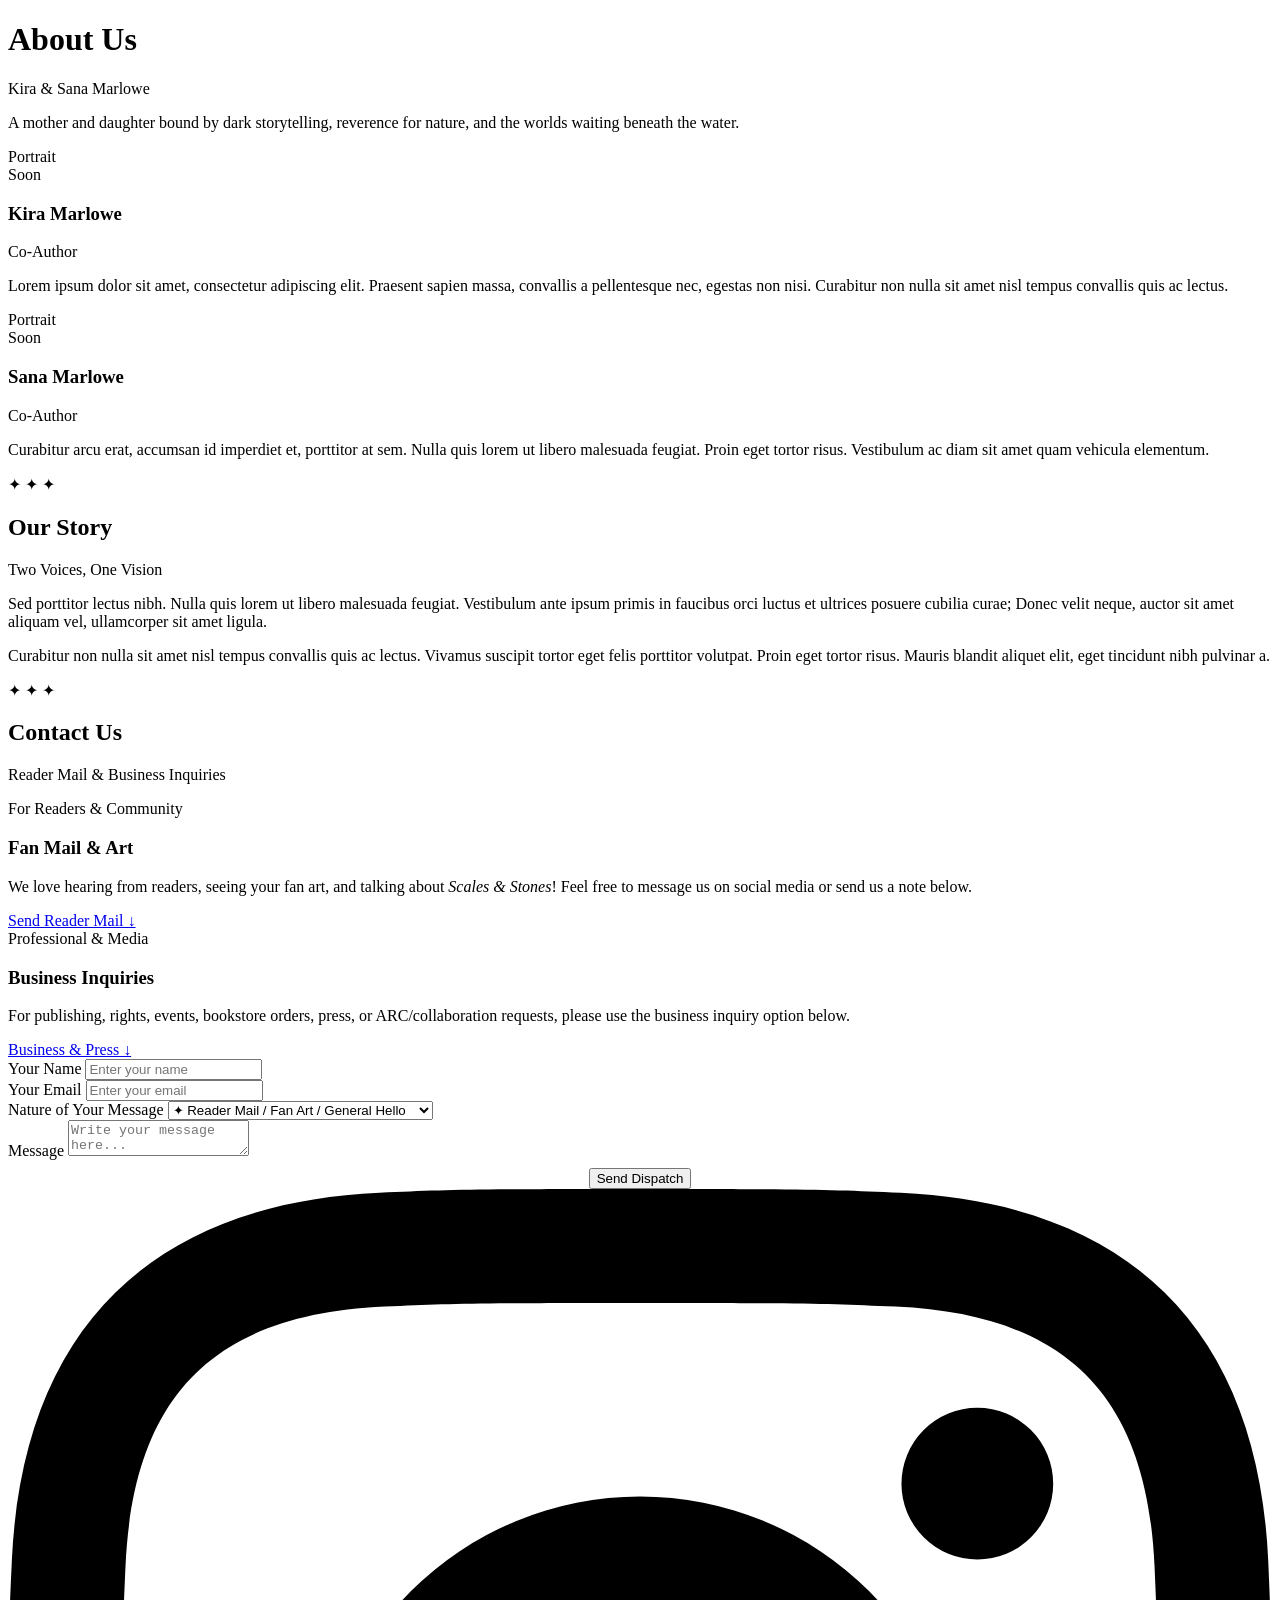
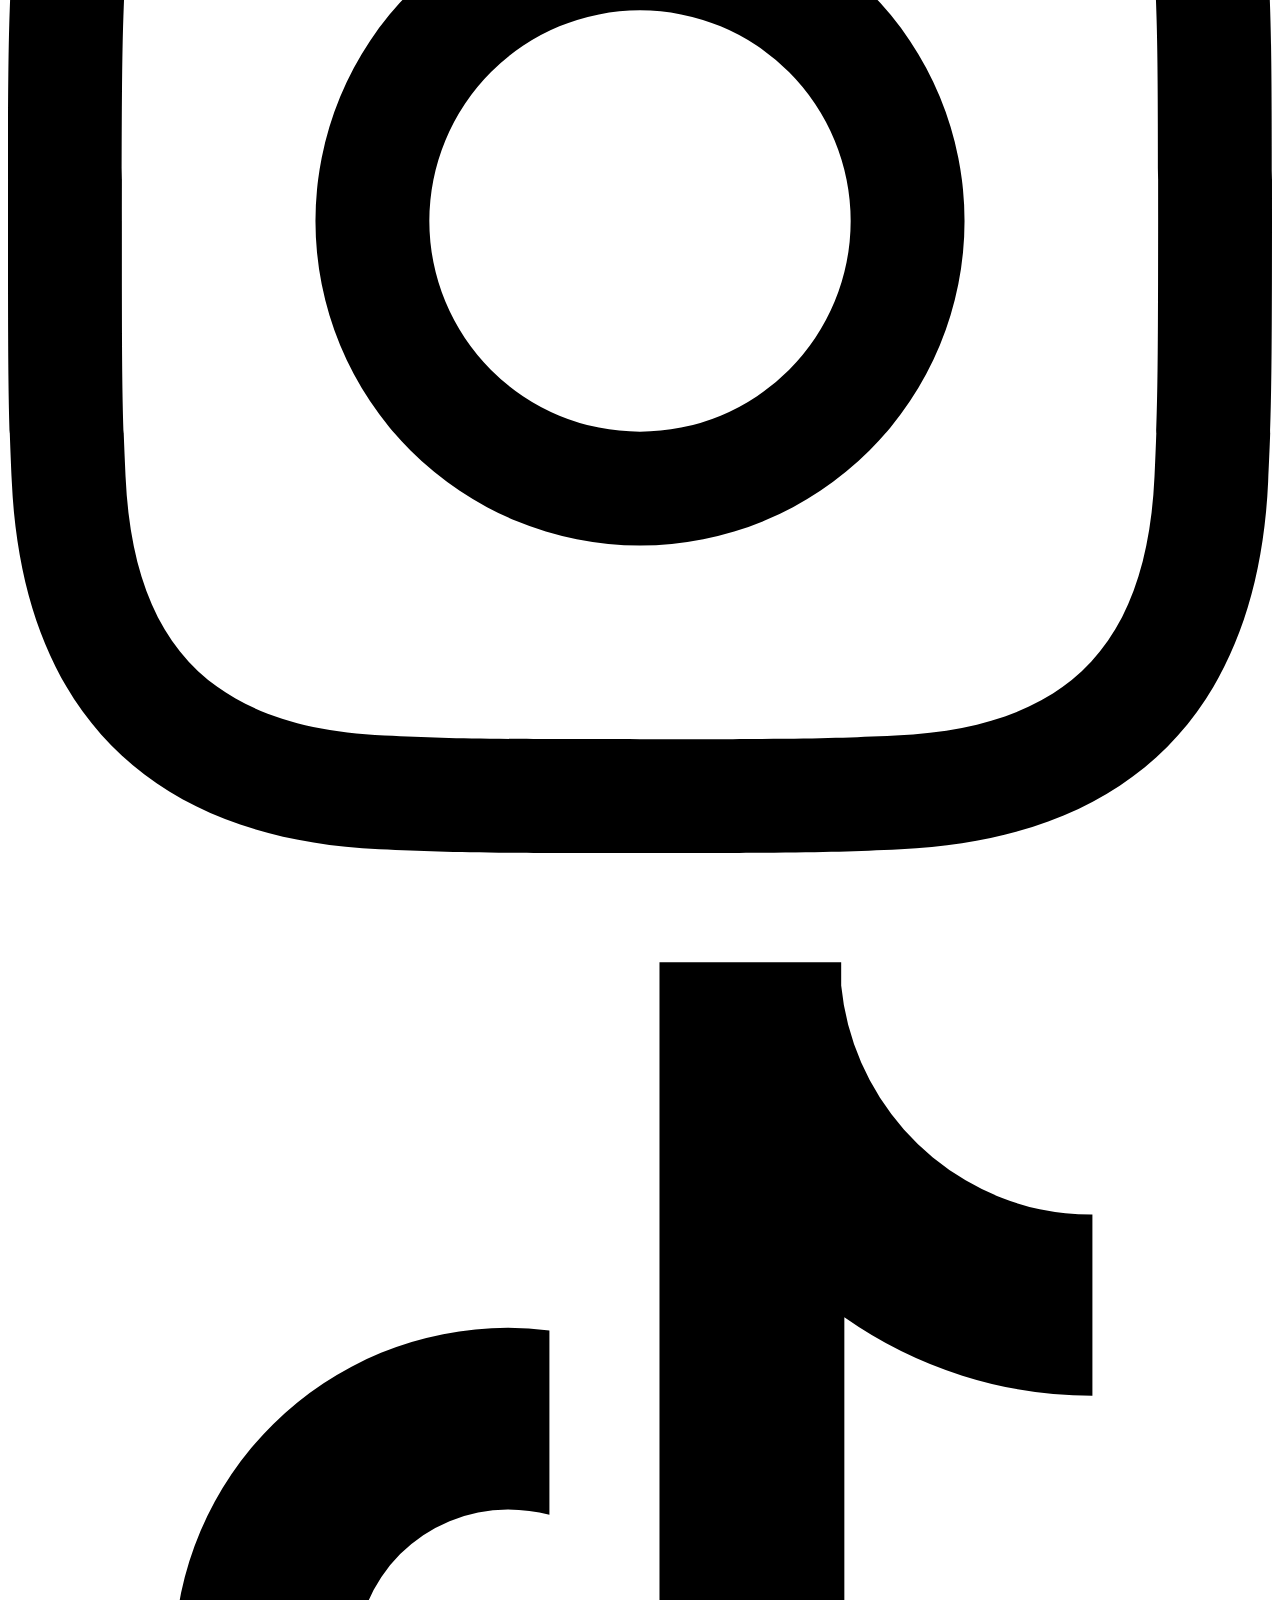
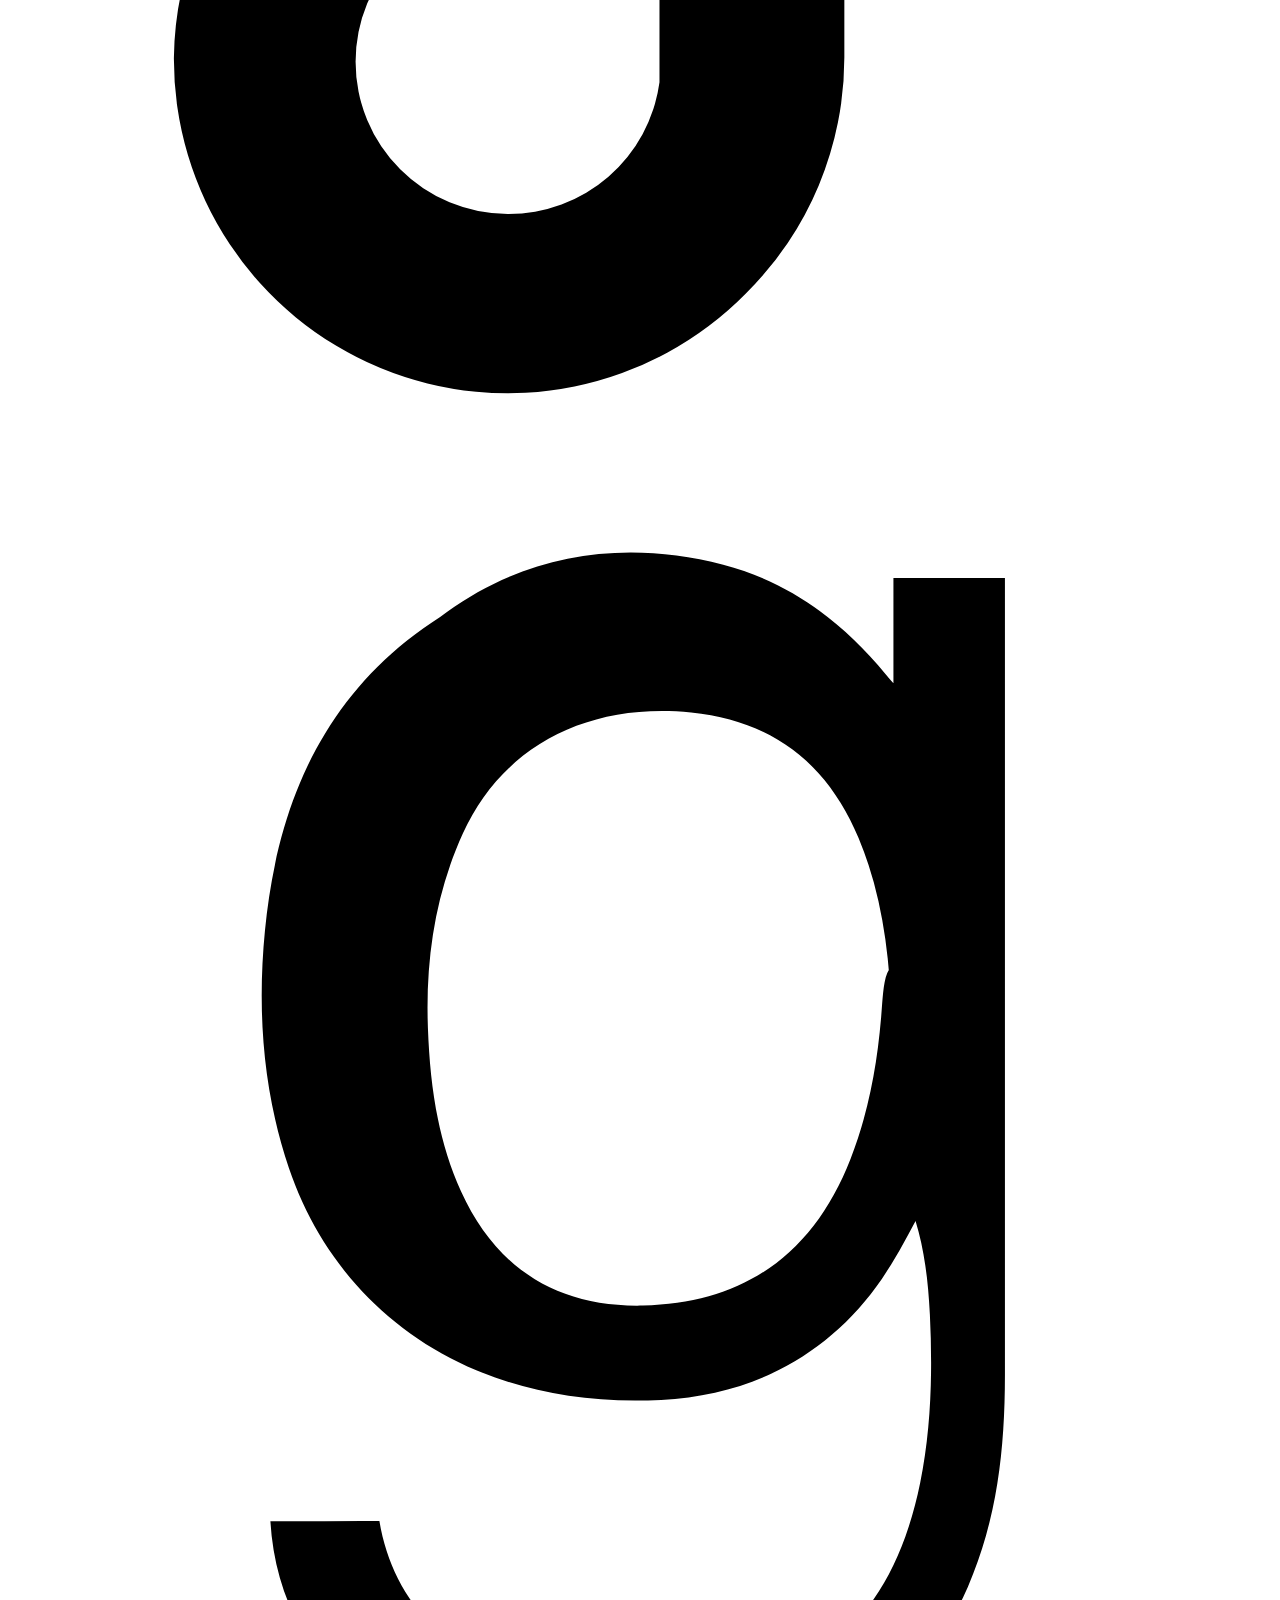
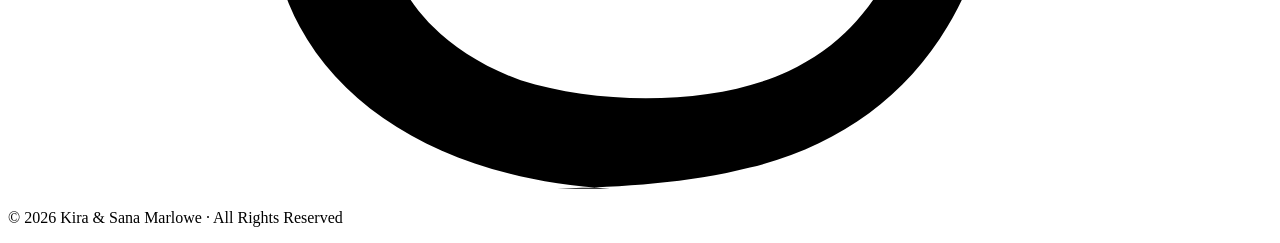
==== about.html @ 7ebd04bf "Add files via upload" ====
<!DOCTYPE html>
<html lang="en">
<head>
  <meta charset="UTF-8">
  <meta name="viewport" content="width=device-width, initial-scale=1.0">
  <title>About Us — Kira &amp; Sana Marlowe</title>
  <meta name="description" content="Meet Kira & Sana Marlowe, the mother-daughter writing duo behind Scales & Stones.">
  <link rel="stylesheet" href="css/style.css">
</head>
<body>

  <div class="viewport-frame" aria-hidden="true"></div>

  <main class="page-shell">

    <header class="hero-header">
      <h1 class="giant-blackletter">About Us</h1>
      <p class="hero-kicker">Kira &amp; Sana Marlowe</p>
      <p class="hero-prologue-text">
        A mother and daughter bound by dark storytelling, reverence for nature, and the worlds waiting beneath the water.
      </p>
    </header>

    <div class="editorial-column">
      <div class="authors-grid">
        <div class="author-panel">
          <div class="author-portrait">Portrait<br>Soon</div>
          <h3>Kira Marlowe</h3>
          <div class="role">Co-Author</div>
          <p>
            Lorem ipsum dolor sit amet, consectetur adipiscing elit. Praesent sapien massa, convallis a pellentesque nec, egestas non nisi. Curabitur non nulla sit amet nisl tempus convallis quis ac lectus.
          </p>
        </div>

        <div class="author-panel">
          <div class="author-portrait">Portrait<br>Soon</div>
          <h3>Sana Marlowe</h3>
          <div class="role">Co-Author</div>
          <p>
            Curabitur arcu erat, accumsan id imperdiet et, porttitor at sem. Nulla quis lorem ut libero malesuada feugiat. Proin eget tortor risus. Vestibulum ac diam sit amet quam vehicula elementum.
          </p>
        </div>
      </div>

      <div class="section-ornament" aria-hidden="true">✦ ✦ ✦</div>

      <h2 class="section-title">Our Story</h2>
      <p class="section-kicker">Two Voices, One Vision</p>

      <p>
        Sed porttitor lectus nibh. Nulla quis lorem ut libero malesuada feugiat. Vestibulum ante ipsum primis in faucibus orci luctus et ultrices posuere cubilia curae; Donec velit neque, auctor sit amet aliquam vel, ullamcorper sit amet ligula.
      </p>
      <p>
        Curabitur non nulla sit amet nisl tempus convallis quis ac lectus. Vivamus suscipit tortor eget felis porttitor volutpat. Proin eget tortor risus. Mauris blandit aliquet elit, eget tincidunt nibh pulvinar a.
      </p>

      <!-- CONTACT SECTION (Split: Reader Mail vs. Business Inquiries) -->
      <div class="section-ornament" id="contact" aria-hidden="true">✦ ✦ ✦</div>

      <h2 class="section-title">Contact Us</h2>
      <p class="section-kicker">Reader Mail &amp; Business Inquiries</p>

      <div class="contact-split">
        <!-- Reader Mail Box -->
        <div class="contact-card">
          <div class="contact-tag">For Readers &amp; Community</div>
          <h3>Fan Mail &amp; Art</h3>
          <p>
            We love hearing from readers, seeing your fan art, and talking about <em>Scales &amp; Stones</em>! Feel free to message us on social media or send us a note below.
          </p>
          <a href="#contact-form" class="contact-email-link" data-select-inquiry="reader">Send Reader Mail &darr;</a>
        </div>

        <!-- Business Inquiries Box -->
        <div class="contact-card">
          <div class="contact-tag">Professional &amp; Media</div>
          <h3>Business Inquiries</h3>
          <p>
            For publishing, rights, events, bookstore orders, press, or ARC/collaboration requests, please use the business inquiry option below.
          </p>
          <a href="#contact-form" class="contact-email-link" data-select-inquiry="business">Business &amp; Press &darr;</a>
        </div>
      </div>

      <!-- Gothic Contact Form with Category Sorter -->
      <form class="gothic-form" id="contact-form" onsubmit="event.preventDefault(); alert('Thank you! Your message has been prepared.');">
        <div class="form-row">
          <div class="form-group">
            <label for="sender-name">Your Name</label>
            <input type="text" id="sender-name" class="form-control" placeholder="Enter your name" required>
          </div>
          <div class="form-group">
            <label for="sender-email">Your Email</label>
            <input type="email" id="sender-email" class="form-control" placeholder="Enter your email" required>
          </div>
        </div>

        <div class="form-group">
          <label for="inquiry-type">Nature of Your Message</label>
          <select id="inquiry-type" class="form-control" required>
            <option value="reader">✦ Reader Mail / Fan Art / General Hello</option>
            <option value="business">✦ Business / Rights / Publishing / Events</option>
            <option value="press">✦ Press / ARC / Reviewer Inquiry</option>
          </select>
        </div>

        <div class="form-group">
          <label for="sender-message">Message</label>
          <textarea id="sender-message" class="form-control" placeholder="Write your message here..." required></textarea>
        </div>

        <div style="text-align: center; margin-top: 0.5rem;">
          <button type="submit" class="btn-gothic">Send Dispatch</button>
        </div>
      </form>
    </div>

    <footer class="site-footer">
      <div class="social-links">
        <a href="#" class="social-link" aria-label="Instagram">
          <svg viewBox="0 0 24 24"><path d="M12 2.163c3.204 0 3.584.012 4.85.07 3.252.148 4.771 1.691 4.919 4.919.058 1.265.069 1.645.069 4.849 0 3.205-.012 3.584-.069 4.849-.149 3.225-1.664 4.771-4.919 4.919-1.266.058-1.644.07-4.85.07-3.204 0-3.584-.012-4.849-.07-3.26-.149-4.771-1.699-4.919-4.92-.058-1.265-.07-1.644-.07-4.849 0-3.204.013-3.583.07-4.849.149-3.227 1.664-4.771 4.919-4.919 1.266-.057 1.645-.069 4.849-.069zM12 0C8.741 0 8.333.014 7.053.072 2.695.272.273 2.69.073 7.052.014 8.333 0 8.741 0 12c0 3.259.014 3.668.072 4.948.2 4.358 2.618 6.78 6.98 6.98C8.333 23.986 8.741 24 12 24c3.259 0 3.668-.014 4.948-.072 4.354-.2 6.782-2.618 6.979-6.98.059-1.28.073-1.689.073-4.948 0-3.259-.014-3.667-.072-4.947-.196-4.354-2.617-6.78-6.979-6.98C15.668.014 15.259 0 12 0zm0 5.838a6.162 6.162 0 100 12.324 6.162 6.162 0 000-12.324zM12 16a4 4 0 110-8 4 4 0 010 8zm6.406-11.845a1.44 1.44 0 100 2.881 1.44 1.44 0 000-2.881z"/></svg>
        </a>
        <a href="#" class="social-link" aria-label="TikTok">
          <svg viewBox="0 0 24 24"><path d="M19.59 6.69a4.83 4.83 0 01-3.77-4.25V2h-3.45v13.67a2.89 2.89 0 01-2.88 2.5 2.89 2.89 0 01-2.89-2.89 2.89 2.89 0 012.89-2.89c.28 0 .54.04.79.1v-3.5a6.37 6.37 0 00-.79-.05A6.34 6.34 0 003.15 15.2a6.34 6.34 0 0010.86 4.48 6.3 6.3 0 001.87-4.49V8.74a8.18 8.18 0 004.71 1.49V6.79a4.84 4.84 0 01-1-.1z"/></svg>
        </a>
        <a href="#" class="social-link" aria-label="Goodreads">
          <svg viewBox="0 0 24 24"><path d="M11.43 23.995c-3.608-.208-6.274-2.077-6.448-5.078.695.007 1.375-.013 2.07-.006.224 1.342 1.065 2.43 2.683 3.026 1.583.496 3.737.46 5.082-.174 1.351-.636 2.145-1.822 2.503-3.577.212-1.039.236-2.127.184-3.197-.031-.644-.104-1.218-.272-1.772-.2.376-.4.748-.637 1.096-.96 1.398-2.394 2.205-4.193 2.299-3.673.19-6.164-1.741-7.067-4.399-.492-1.45-.607-2.975-.456-4.515.247-2.524 1.196-4.588 3.326-5.95C9.721.587 11.597.24 13.58.755c1.27.33 2.263 1.084 3.088 2.082.037.045.075.088.144.17V1.005h2.117v15.146c0 1.395-.148 2.737-.702 4.008-.8 1.836-2.24 2.97-4.14 3.435-1.18.3-2.395.37-3.655.4zM16.78 9.377c-.04-1.218-.18-2.36-.63-3.434-.588-1.408-1.63-2.228-3.18-2.383-1.975-.197-3.582.646-4.334 2.298-.534 1.175-.71 2.42-.663 3.693.04 1.072.183 2.121.63 3.104.666 1.467 1.835 2.202 3.453 2.166 1.932-.042 3.243-.992 3.943-2.79.37-.95.533-1.943.6-2.962.024-.24.04-.566.18-.692z"/></svg>
        </a>
      </div>
      <p class="footer-copy">&copy; 2026 Kira &amp; Sana Marlowe &middot; All Rights Reserved</p>
    </footer>

  </main>

  <script src="js/main.js"></script>
  <script>
    document.addEventListener('DOMContentLoaded', () => {
      const inquirySelect = document.getElementById('inquiry-type');
      const formEl = document.getElementById('contact-form');

      document.querySelectorAll('[data-select-inquiry]').forEach(link => {
        link.addEventListener('click', (e) => {
          e.preventDefault();
          const type = link.getAttribute('data-select-inquiry');
          if (inquirySelect) {
            inquirySelect.value = type;
            inquirySelect.classList.add('flash-highlight');
            setTimeout(() => inquirySelect.classList.remove('flash-highlight'), 1400);
          }
          if (formEl) {
            formEl.scrollIntoView({ behavior: 'smooth', block: 'center' });
          }
        });
      });
    });
  </script>
</body>
</html>
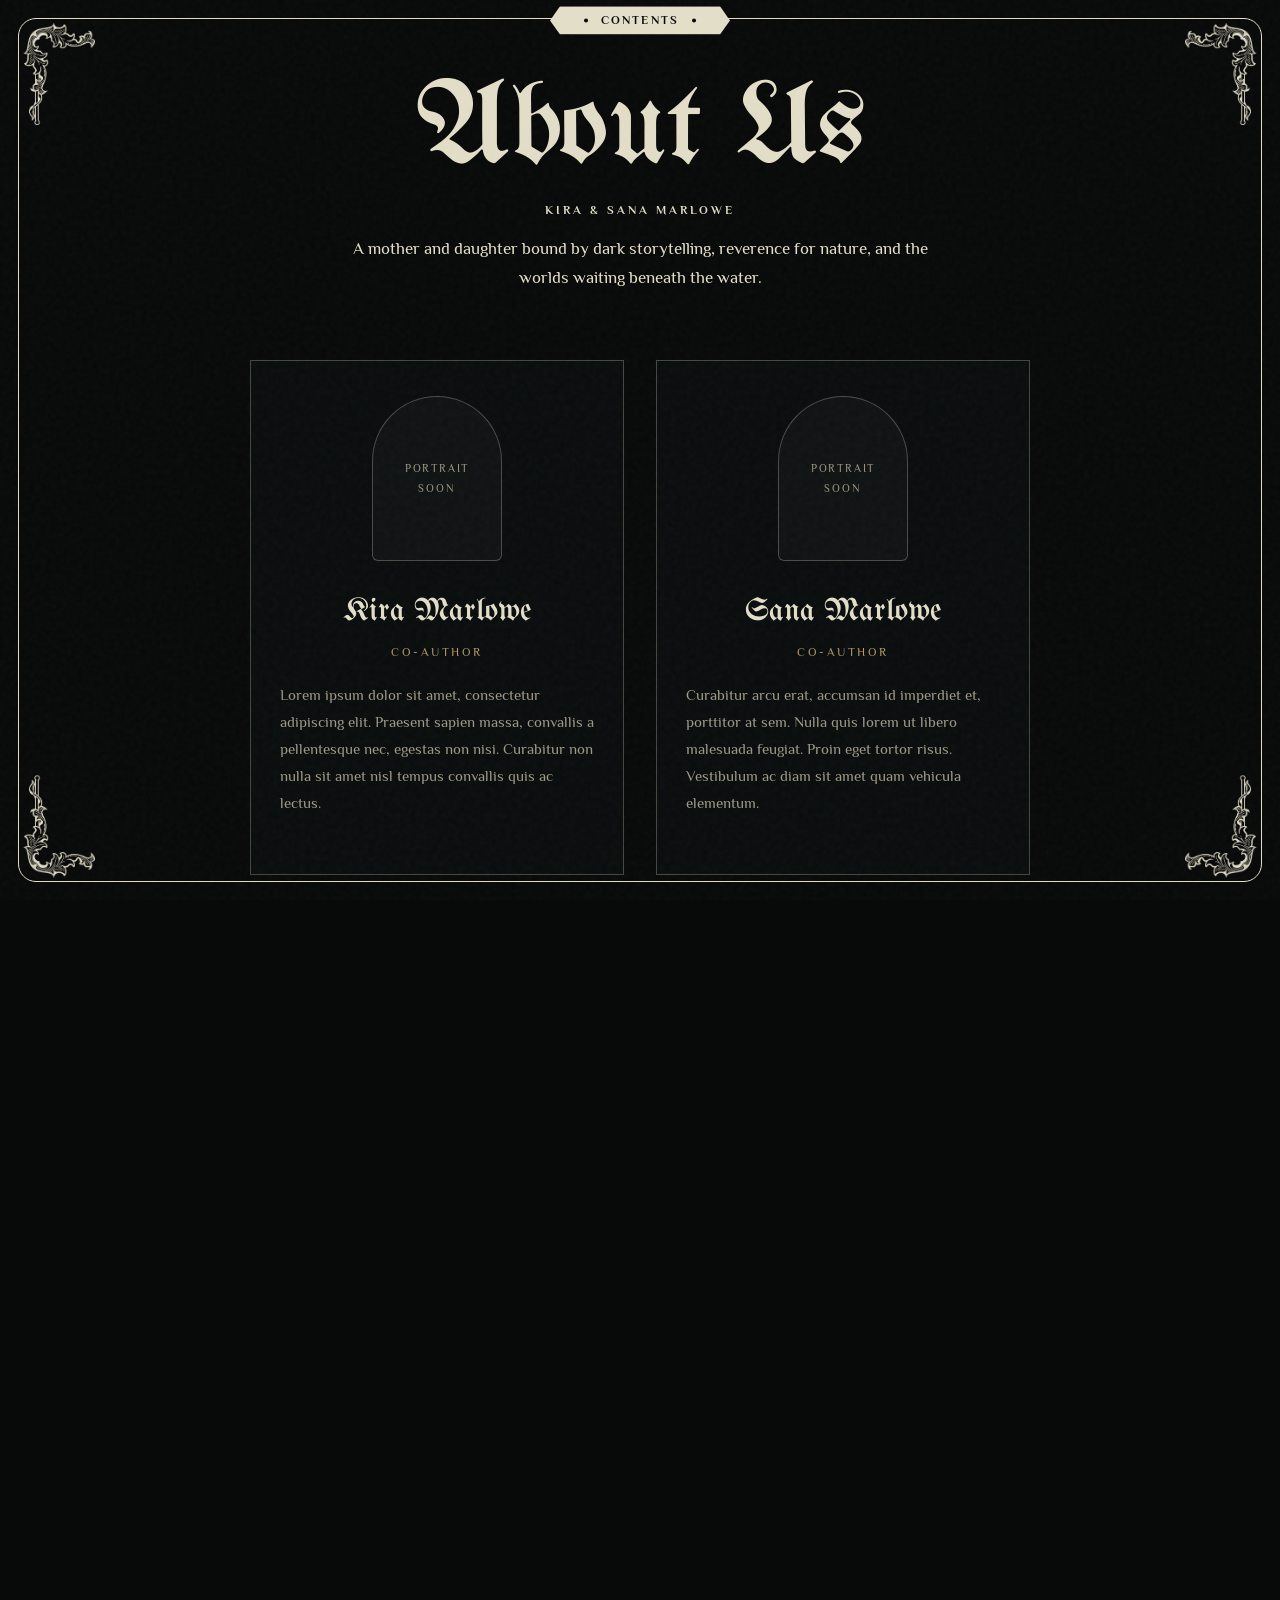
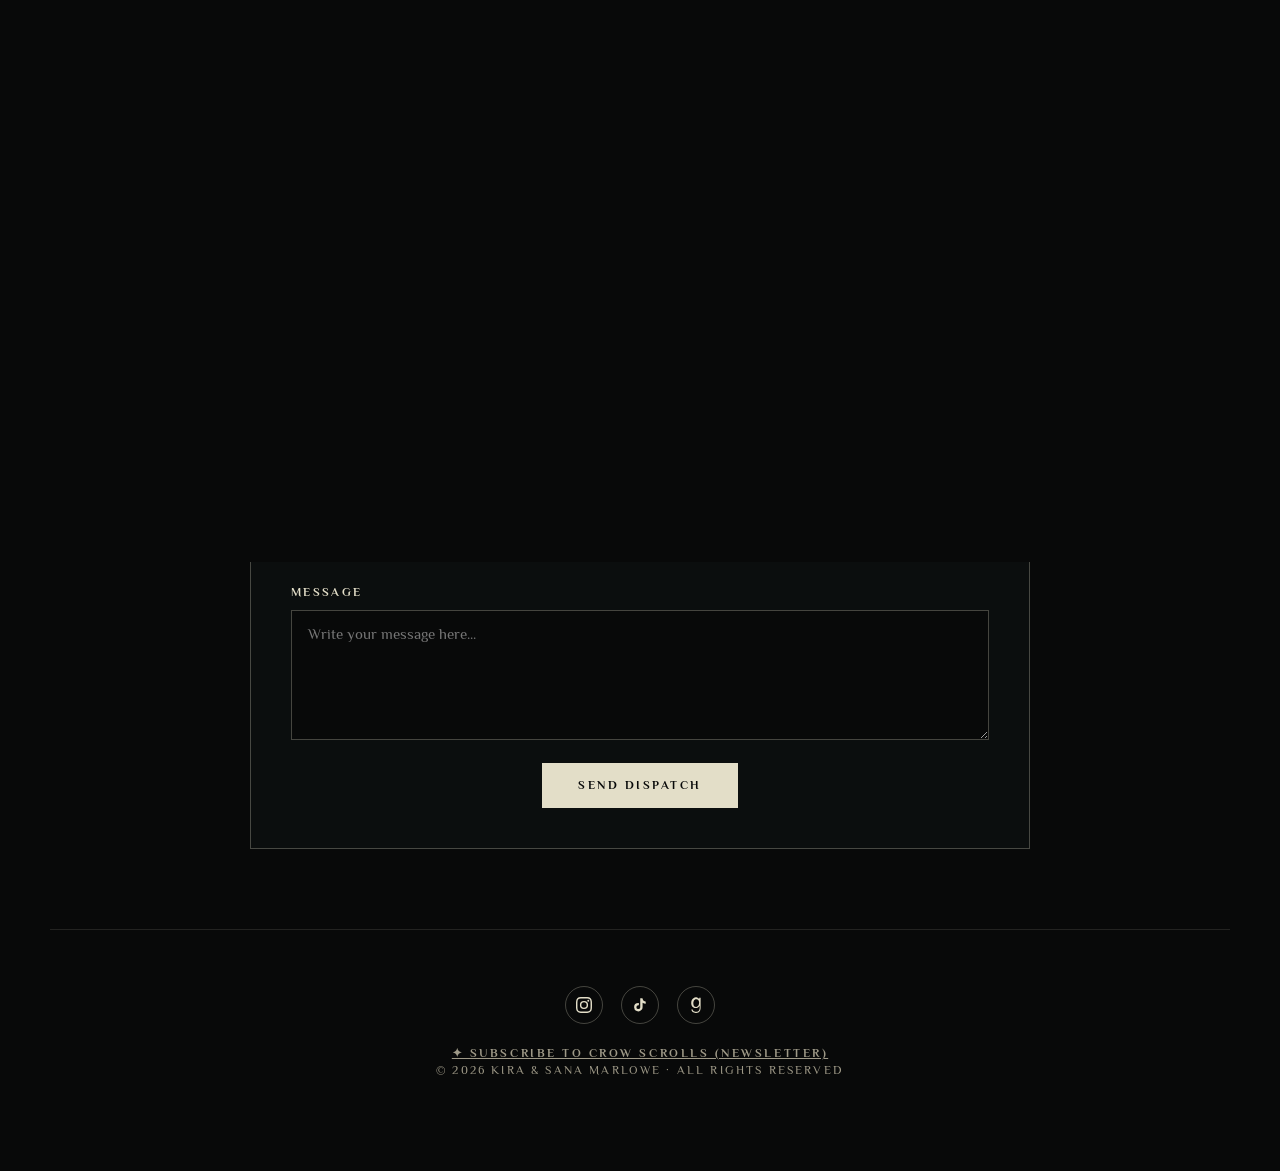
==== commit f37c8a2f: "Add files via upload" ====
--- a/about.html
+++ b/about.html
@@ -5,7 +5,7 @@
   <meta name="viewport" content="width=device-width, initial-scale=1.0">
   <title>About Us — Kira &amp; Sana Marlowe</title>
   <meta name="description" content="Meet Kira & Sana Marlowe, the mother-daughter writing duo behind Scales & Stones.">
-  <link rel="stylesheet" href="css/style.css">
+  <link rel="stylesheet" href="style.css">
 </head>
 <body>
 
@@ -132,7 +132,7 @@
 
   </main>
 
-  <script src="js/main.js"></script>
+  <script src="main.js"></script>
   <script>
     document.addEventListener('DOMContentLoaded', () => {
       const inquirySelect = document.getElementById('inquiry-type');
--- a/style.css
+++ b/style.css
@@ -0,0 +1,2315 @@
+/* ==========================================================================
+   Scales & Stones — Kira & Sana Marlowe
+   Inspired by Rituals for Good: Ink-Black, Warm Parchment, Full-Viewport
+   Botanical Frame & Inverted Parchment Table of Contents Overlay
+   ========================================================================== */
+
+@import url('https://fonts.googleapis.com/css2?family=Philosopher:ital,wght@0,400;0,700;1,400;1,700&family=UnifrakturMaguntia&display=swap');
+
+:root {
+  --ink: #080909;
+  --ink-soft: #101313;
+  --ink-card: #0D1111;
+  --parchment: #E3DEC8;
+  --parchment-bright: #EFEBD9;
+  --parchment-muted: #9E9987;
+  --parchment-dim: rgba(227, 222, 200, 0.28);
+  --parchment-faint: rgba(227, 222, 200, 0.12);
+  --abyss-teal: #172625;
+  --gold-accent: #B89B67;
+
+  --toc-bg: #E3DEC8;
+  --toc-ink: #0A0A0A;
+  --toc-muted: #6E6A5C;
+
+  --font-title: 'UnifrakturMaguntia', cursive;
+  --font-body: 'Philosopher', serif;
+
+  --frame-inset: 18px;
+  --frame-radius: 18px;
+}
+
+/* ─── Reset & Base ─── */
+*, *::before, *::after {
+  margin: 0;
+  padding: 0;
+  box-sizing: border-box;
+}
+
+html {
+  scroll-behavior: smooth;
+}
+
+body {
+  background-color: var(--ink);
+  color: var(--parchment);
+  font-family: var(--font-body);
+  font-size: 18px;
+  line-height: 1.75;
+  min-height: 100vh;
+  overflow-x: hidden;
+  -webkit-font-smoothing: antialiased;
+  position: relative;
+}
+
+/* Subtle vintage paper/film grain overlay */
+body::before {
+  content: '';
+  position: fixed;
+  inset: 0;
+  pointer-events: none;
+  z-index: 999;
+  opacity: 0.035;
+  background-image: url("data:image/svg+xml,%3Csvg viewBox='0 0 200 200' xmlns='http://www.w3.org/2000/svg'%3E%3Cfilter id='noise'%3E%3CfeTurbulence type='fractalNoise' baseFrequency='0.85' numOctaves='3' stitchTiles='stitch'/%3E%3C/filter%3E%3Crect width='100%25' height='100%25' filter='url(%23noise)'/%3E%3C/svg%3E");
+}
+
+body.toc-open {
+  overflow: hidden;
+}
+
+img {
+  max-width: 100%;
+  height: auto;
+  display: block;
+}
+
+a {
+  color: var(--parchment);
+  text-decoration: none;
+  transition: color 0.25s ease, opacity 0.25s ease;
+}
+
+::selection {
+  background: var(--parchment);
+  color: var(--ink);
+}
+
+/* ─── Full-Viewport Gothic Botanical Frame ─── */
+.viewport-frame {
+  position: fixed;
+  inset: var(--frame-inset);
+  border: 1.5px solid var(--parchment);
+  border-radius: var(--frame-radius);
+  /* Masks 100% of anything outside the thin border & rounded corners */
+  box-shadow: 0 0 0 100vmax var(--ink);
+  pointer-events: none;
+  z-index: 900;
+  transition: border-color 0.4s ease, box-shadow 0.4s ease;
+}
+
+.botanical-corner {
+  position: absolute;
+  width: 72px;
+  height: auto;
+  pointer-events: none;
+}
+
+.botanical-corner .corner-img {
+  width: 100%;
+  height: auto;
+  display: block;
+}
+
+.botanical-corner .corner-dark {
+  display: none;
+}
+
+body.toc-open .botanical-corner .corner-light {
+  display: none;
+}
+
+body.toc-open .botanical-corner .corner-dark {
+  display: block;
+}
+
+.botanical-corner.tl {
+  top: 4px;
+  left: 4px;
+}
+
+.botanical-corner.tr {
+  top: 4px;
+  right: 4px;
+  transform: scaleX(-1);
+}
+
+.botanical-corner.bl {
+  bottom: 4px;
+  left: 4px;
+  transform: scaleY(-1);
+}
+
+.botanical-corner.br {
+  bottom: 4px;
+  right: 4px;
+  transform: scale(-1, -1);
+}
+
+/* ─── Top Centered "CONTENTS" / "CLOSE" Hexagonal Button ─── */
+.contents-pill-wrap {
+  position: fixed;
+  top: var(--frame-inset);
+  left: 50%;
+  transform: translate(-50%, -50%);
+  z-index: 1100;
+}
+
+.contents-pill {
+  appearance: none;
+  border: none;
+  background: var(--parchment);
+  color: var(--ink);
+  font-family: var(--font-body);
+  font-size: 0.72rem;
+  font-weight: 700;
+  text-transform: uppercase;
+  letter-spacing: 0.18em;
+  padding: 0.48rem 2.1rem;
+  cursor: pointer;
+  display: inline-flex;
+  align-items: center;
+  gap: 0.85rem;
+  clip-path: polygon(
+    10px 0%,
+    calc(100% - 10px) 0%,
+    100% 50%,
+    calc(100% - 10px) 100%,
+    10px 100%,
+    0% 50%
+  );
+  transition: transform 0.25s ease, background-color 0.35s ease, color 0.35s ease;
+}
+
+.contents-pill:hover {
+  transform: scale(1.04);
+  background: var(--parchment-bright);
+}
+
+.contents-pill .pill-dot {
+  width: 4px;
+  height: 4px;
+  border-radius: 50%;
+  background: currentColor;
+  display: inline-block;
+}
+
+/* Inverted state when Contents Overlay is open */
+body.toc-open .viewport-frame {
+  border-color: var(--toc-ink);
+  box-shadow: 0 0 0 100vmax var(--toc-bg);
+  z-index: 1050;
+}
+
+body.toc-open .botanical-corner {
+  color: var(--toc-ink);
+}
+
+body.toc-open .contents-pill {
+  background: var(--toc-ink);
+  color: var(--toc-bg);
+}
+
+body.toc-open .contents-pill:hover {
+  background: #222;
+}
+
+/* ─── Full-Screen Inverted "CONTENTS" Overlay (Like Screenshot 2) ─── */
+.toc-overlay {
+  position: fixed;
+  inset: 0;
+  background: var(--toc-bg);
+  color: var(--toc-ink);
+  z-index: 1000;
+  display: flex;
+  flex-direction: column;
+  align-items: center;
+  justify-content: center;
+  padding: 4rem 2rem;
+  opacity: 0;
+  visibility: hidden;
+  transition: opacity 0.4s cubic-bezier(0.22, 1, 0.36, 1), visibility 0.4s ease;
+}
+
+body.toc-open .toc-overlay {
+  opacity: 1;
+  visibility: visible;
+}
+
+.toc-nav {
+  display: flex;
+  flex-direction: column;
+  align-items: center;
+  gap: 0.1rem;
+  text-align: center;
+}
+
+.toc-link {
+  font-family: var(--font-title);
+  font-size: clamp(2.6rem, 6.2vw, 4.7rem);
+  line-height: 1.08;
+  color: var(--toc-muted);
+  text-decoration: none;
+  padding: 0.05em 0.4em;
+  transition: color 0.25s ease, transform 0.25s ease;
+  letter-spacing: 0.01em;
+}
+
+.toc-link:hover,
+.toc-link.active {
+  color: var(--toc-ink);
+  transform: scale(1.03);
+}
+
+.toc-footer-note {
+  position: absolute;
+  bottom: calc(var(--frame-inset) + 14px);
+  left: 50%;
+  transform: translateX(-50%);
+  font-family: var(--font-body);
+  font-size: 0.68rem;
+  font-weight: 700;
+  letter-spacing: 0.16em;
+  text-transform: uppercase;
+  color: var(--toc-ink);
+  opacity: 0.85;
+}
+
+/* ─── Page Container Inside Frame ─── */
+.page-shell {
+  padding: calc(var(--frame-inset) + 3.5rem) calc(var(--frame-inset) + 2rem) calc(var(--frame-inset) + 3rem);
+  max-width: 1280px;
+  margin: 0 auto;
+  animation: pageFade 0.7s ease-out;
+}
+
+@keyframes pageFade {
+  from { opacity: 0; transform: translateY(8px); }
+  to   { opacity: 1; transform: translateY(0); }
+}
+
+/* ─── Hero Full-Viewport Centered Stage ─── */
+.hero-stage {
+  min-height: calc(100vh - (var(--frame-inset) * 2) - 5.5rem);
+  display: flex;
+  flex-direction: column;
+  justify-content: center;
+  align-items: center;
+  width: 100%;
+}
+
+/* ─── Giant Hero Title (Like "Return of the certified ones") ─── */
+.hero-header {
+  text-align: center;
+  padding: 0 0 0.8rem;
+  width: 100%;
+}
+
+.giant-blackletter {
+  font-family: var(--font-title);
+  font-size: clamp(3.6rem, 9.2vw, 7.6rem);
+  font-weight: 400;
+  color: var(--parchment);
+  line-height: 0.96;
+  letter-spacing: -0.01em;
+  margin-bottom: 0.8rem;
+  user-select: none;
+}
+
+.hero-etching {
+  width: 120px;
+  height: auto;
+  margin: 0 auto 1.2rem;
+  color: var(--parchment);
+  opacity: 0.85;
+}
+
+.hero-kicker {
+  font-family: var(--font-body);
+  font-size: 0.78rem;
+  font-weight: 700;
+  text-transform: uppercase;
+  letter-spacing: 0.24em;
+  color: var(--parchment);
+  margin-bottom: 0.8rem;
+}
+
+.hero-prologue-text {
+  max-width: 580px;
+  margin: 0 auto;
+  font-size: 1.08rem;
+  line-height: 1.65;
+  color: var(--parchment);
+}
+
+/* ─── Book Showcase & Selling Section on Hero Page ─── */
+.hero-book-showcase {
+  display: grid;
+  grid-template-columns: 245px minmax(0, 470px);
+  justify-content: center;
+  gap: 3rem;
+  align-items: center;
+  width: 100%;
+  max-width: 860px;
+  margin: 1rem auto 2.2rem;
+  padding: 2.6rem 3.2rem;
+  border: 1px solid var(--parchment-dim);
+  background: linear-gradient(145deg, rgba(23, 38, 37, 0.28) 0%, rgba(8, 9, 9, 0.85) 100%);
+  position: relative;
+}
+
+.hero-book-showcase::before {
+  content: '✦';
+  position: absolute;
+  top: -0.54em;
+  left: 50%;
+  transform: translateX(-50%);
+  background: transparent;
+  padding: 0;
+  color: var(--parchment);
+  font-size: 1.3rem;
+  line-height: 1;
+  text-shadow: 0 0 10px var(--ink), 0 0 4px var(--ink);
+}
+
+.showcase-cover-wrap {
+  position: relative;
+  margin: 0 auto;
+}
+
+.showcase-cover {
+  width: 100%;
+  max-width: 280px;
+  border: 1px solid var(--parchment-dim);
+  box-shadow: 0 20px 50px rgba(0, 0, 0, 0.85);
+  transition: transform 0.4s ease;
+}
+
+.showcase-cover-wrap:hover .showcase-cover {
+  transform: translateY(-4px);
+}
+
+.showcase-details .book-badge {
+  display: inline-block;
+  font-size: 0.72rem;
+  font-weight: 700;
+  text-transform: uppercase;
+  letter-spacing: 0.22em;
+  color: var(--gold-accent);
+  border-bottom: 1px solid rgba(184, 155, 103, 0.4);
+  padding-bottom: 0.25rem;
+  margin-bottom: 1rem;
+}
+
+.showcase-details h2 {
+  font-family: var(--font-title);
+  font-size: clamp(2.2rem, 4vw, 3.2rem);
+  font-weight: 400;
+  color: var(--parchment);
+  line-height: 1.1;
+  margin-bottom: 0.4rem;
+}
+
+.showcase-authors {
+  font-size: 0.85rem;
+  text-transform: uppercase;
+  letter-spacing: 0.2em;
+  color: var(--parchment-muted);
+  margin-bottom: 1.4rem;
+}
+
+.showcase-tagline {
+  font-size: 1.2rem;
+  font-style: italic;
+  color: var(--parchment-bright);
+  margin-bottom: 1.2rem;
+  padding-left: 1rem;
+  border-left: 2px solid var(--gold-accent);
+}
+
+.showcase-blurb {
+  font-size: 1rem;
+  color: var(--parchment-muted);
+  margin-bottom: 1.8rem;
+  line-height: 1.75;
+}
+
+.button-group {
+  display: flex;
+  flex-wrap: wrap;
+  gap: 1rem;
+  align-items: center;
+}
+
+.btn-gothic {
+  display: inline-flex;
+  align-items: center;
+  justify-content: center;
+  font-family: var(--font-body);
+  font-size: 0.78rem;
+  font-weight: 700;
+  text-transform: uppercase;
+  letter-spacing: 0.2em;
+  padding: 0.9rem 2.2rem;
+  white-space: nowrap;
+  background: var(--parchment);
+  color: var(--ink);
+  border: 1px solid var(--parchment);
+  cursor: pointer;
+  transition: all 0.25s ease;
+}
+
+.free-chapter-nudge {
+  margin-top: 1.1rem;
+  font-size: 0.88rem;
+  color: var(--parchment-muted);
+}
+
+.free-chapter-nudge a {
+  color: var(--gold-accent);
+  font-style: italic;
+  border-bottom: 1px solid rgba(184, 155, 103, 0.45);
+  padding-bottom: 0.1rem;
+  transition: color 0.25s ease, border-color 0.25s ease;
+}
+
+.free-chapter-nudge a:hover {
+  color: var(--parchment-bright);
+  border-color: var(--parchment-bright);
+}
+
+.btn-gothic:hover {
+  background: var(--parchment-bright);
+  color: var(--ink);
+  transform: translateY(-2px);
+}
+
+.btn-gothic.outline {
+  background: transparent;
+  color: var(--parchment);
+  border-color: var(--parchment-dim);
+}
+
+.btn-gothic.outline:hover {
+  border-color: var(--parchment);
+  background: rgba(227, 222, 200, 0.07);
+  color: var(--parchment-bright);
+}
+
+/* ─── Thin Rolling Review Banner (Marquee) ─── */
+.review-marquee-bar {
+  width: calc(100vw - (var(--frame-inset) * 2) - 4px);
+  margin: 0.5rem 0 1rem;
+  padding: 0.75rem 0;
+  border-top: 1px solid var(--parchment-dim);
+  border-bottom: 1px solid var(--parchment-dim);
+  background: rgba(23, 38, 37, 0.16);
+  overflow: hidden;
+  white-space: nowrap;
+  position: relative;
+}
+
+.review-marquee-track {
+  display: inline-flex;
+  align-items: center;
+  gap: 0;
+  animation: marqueeRoll 38s linear infinite;
+}
+
+.review-marquee-bar:hover .review-marquee-track {
+  animation-play-state: paused;
+}
+
+.marquee-item {
+  display: inline-flex;
+  align-items: center;
+  gap: 0.75rem;
+  font-size: 0.88rem;
+  letter-spacing: 0.05em;
+  color: var(--parchment);
+}
+
+.marquee-item em {
+  font-style: italic;
+  color: var(--parchment-bright);
+}
+
+.marquee-item .reviewer {
+  font-size: 0.74rem;
+  text-transform: uppercase;
+  letter-spacing: 0.18em;
+  color: var(--gold-accent);
+}
+
+.marquee-star {
+  color: var(--gold-accent);
+  font-size: 1.1rem;
+  margin: 0 2.4rem;
+  display: inline-flex;
+  align-items: center;
+  justify-content: center;
+  line-height: 1;
+}
+
+@keyframes marqueeRoll {
+  0%   { transform: translateX(0); }
+  100% { transform: translateX(-50%); }
+}
+
+/* ─── Editorial Content Container (Inner Pages & Below Hero) ─── */
+.editorial-column {
+  max-width: 780px;
+  margin: 0 auto;
+  padding: 1rem 0 2rem;
+}
+
+.section-ornament {
+  text-align: center;
+  margin: 3rem 0;
+  color: var(--parchment-dim);
+  font-size: 0.85rem;
+  letter-spacing: 0.6em;
+  position: relative;
+}
+
+.section-ornament::before,
+.section-ornament::after {
+  content: '';
+  position: absolute;
+  top: 50%;
+  width: 32%;
+  height: 1px;
+  background: var(--parchment-faint);
+}
+
+.section-ornament::before { left: 5%; }
+.section-ornament::after  { right: 5%; }
+
+.section-title {
+  font-family: var(--font-title);
+  font-size: clamp(2.2rem, 4.5vw, 3.4rem);
+  font-weight: 400;
+  color: var(--parchment);
+  text-align: center;
+  margin-bottom: 0.4rem;
+}
+
+.section-kicker {
+  font-size: 0.76rem;
+  font-weight: 700;
+  text-transform: uppercase;
+  letter-spacing: 0.24em;
+  color: var(--gold-accent);
+  text-align: center;
+  margin-bottom: 2rem;
+}
+
+.editorial-column p {
+  margin-bottom: 1.4rem;
+  color: var(--parchment);
+  font-size: 1.05rem;
+}
+
+.editorial-column p.lead {
+  font-size: 1.22rem;
+  font-style: italic;
+  text-align: center;
+  color: var(--parchment-bright);
+  max-width: 640px;
+  margin: 0 auto 2.2rem;
+}
+
+blockquote.gothic-quote {
+  margin: 2.2rem 0;
+  padding: 1.5rem 2rem;
+  border-left: 2px solid var(--parchment);
+  background: rgba(227, 222, 200, 0.03);
+  font-style: italic;
+  color: var(--parchment-bright);
+}
+
+blockquote.gothic-quote cite {
+  display: block;
+  margin-top: 0.6rem;
+  font-style: normal;
+  font-size: 0.76rem;
+  text-transform: uppercase;
+  letter-spacing: 0.18em;
+  color: var(--gold-accent);
+}
+
+/* ─── Author Duo Cards (About Us) ─── */
+.authors-grid {
+  display: grid;
+  grid-template-columns: 1fr 1fr;
+  gap: 2rem;
+  margin: 2.5rem 0;
+}
+
+.author-panel {
+  border: 1px solid var(--parchment-dim);
+  padding: 2.2rem 1.8rem;
+  background: rgba(23, 38, 37, 0.14);
+  text-align: center;
+}
+
+.author-portrait {
+  width: 130px;
+  height: 165px;
+  margin: 0 auto 1.4rem;
+  border: 1px solid var(--parchment-dim);
+  border-radius: 65px 65px 6px 6px; /* Gothic arch silhouette */
+  background: var(--ink-soft);
+  display: flex;
+  align-items: center;
+  justify-content: center;
+  font-size: 0.7rem;
+  text-transform: uppercase;
+  letter-spacing: 0.16em;
+  color: var(--parchment-muted);
+}
+
+.author-panel h3 {
+  font-family: var(--font-title);
+  font-size: 2rem;
+  font-weight: 400;
+  color: var(--parchment);
+  margin-bottom: 0.2rem;
+}
+
+.author-panel .role {
+  font-size: 0.72rem;
+  text-transform: uppercase;
+  letter-spacing: 0.22em;
+  color: var(--gold-accent);
+  margin-bottom: 1.2rem;
+}
+
+.author-panel p {
+  font-size: 0.96rem;
+  color: var(--parchment-muted);
+  text-align: left;
+}
+
+/* ─── Blog Subpage & Reader ─── */
+.blog-grid {
+  display: grid;
+  gap: 1.8rem;
+  margin: 2rem 0;
+}
+
+.blog-card {
+  border: 1px solid var(--parchment-dim);
+  padding: 2.2rem;
+  background: linear-gradient(145deg, rgba(23, 38, 37, 0.18), rgba(8, 9, 9, 0.9));
+  transition: border-color 0.3s ease, transform 0.3s ease;
+  cursor: pointer;
+}
+
+.blog-card:hover {
+  border-color: var(--parchment);
+  transform: translateY(-2px);
+}
+
+.blog-meta {
+  display: flex;
+  align-items: center;
+  gap: 0.8rem;
+  font-size: 0.74rem;
+  text-transform: uppercase;
+  letter-spacing: 0.2em;
+  color: var(--gold-accent);
+  margin-bottom: 0.6rem;
+}
+
+.blog-card h2 {
+  font-family: var(--font-title);
+  font-size: clamp(1.8rem, 3.2vw, 2.4rem);
+  font-weight: 400;
+  color: var(--parchment);
+  margin-bottom: 0.8rem;
+  line-height: 1.15;
+}
+
+.blog-card p {
+  color: var(--parchment-muted);
+  margin-bottom: 1.2rem;
+  font-size: 0.98rem;
+}
+
+.blog-read-link {
+  font-size: 0.76rem;
+  font-weight: 700;
+  text-transform: uppercase;
+  letter-spacing: 0.2em;
+  color: var(--parchment);
+  border-bottom: 1px solid var(--parchment-dim);
+  padding-bottom: 0.2rem;
+}
+
+.blog-article-view {
+  border: 1px solid var(--parchment-dim);
+  padding: 3rem 2.5rem;
+  background: rgba(13, 17, 17, 0.85);
+}
+
+/* ─── Collapsible Gothic Accordion (Trigger Warnings & FAQ) ─── */
+.gothic-accordion {
+  border: 1px solid var(--parchment-dim);
+  background: rgba(23, 38, 37, 0.14);
+  margin: 1.5rem 0;
+  transition: border-color 0.3s ease;
+}
+
+.gothic-accordion:hover,
+.gothic-accordion.open {
+  border-color: var(--parchment);
+}
+
+.gothic-accordion-trigger {
+  width: 100%;
+  appearance: none;
+  background: transparent;
+  border: none;
+  color: var(--parchment);
+  font-family: var(--font-body);
+  font-size: 0.85rem;
+  font-weight: 700;
+  text-transform: uppercase;
+  letter-spacing: 0.2em;
+  padding: 1.25rem 1.8rem;
+  display: flex;
+  align-items: center;
+  justify-content: space-between;
+  cursor: pointer;
+  text-align: left;
+}
+
+.gothic-accordion-trigger .acc-icon {
+  color: var(--gold-accent);
+  font-size: 0.9rem;
+  transition: transform 0.35s ease;
+}
+
+.gothic-accordion.open .gothic-accordion-trigger .acc-icon {
+  transform: rotate(180deg);
+}
+
+.gothic-accordion-body {
+  max-height: 0;
+  overflow: hidden;
+  transition: max-height 0.45s cubic-bezier(0.22, 1, 0.36, 1);
+}
+
+.gothic-accordion-inner {
+  padding: 0 1.8rem 1.6rem;
+  border-top: 1px solid var(--parchment-faint);
+  padding-top: 1.2rem;
+  color: var(--parchment-muted);
+  font-size: 0.96rem;
+}
+
+.gothic-accordion-inner ul {
+  list-style: none;
+  padding: 0;
+  margin: 0.8rem 0 0;
+  display: grid;
+  grid-template-columns: repeat(auto-fit, minmax(210px, 1fr));
+  gap: 0.5rem 1.5rem;
+}
+
+.gothic-accordion-inner li::before {
+  content: '✦ ';
+  color: var(--gold-accent);
+  font-size: 0.75rem;
+}
+
+/* ─── Spice Level Chili Counter (FAQ) ─── */
+.chili-meter-list {
+  display: flex;
+  flex-direction: column;
+  gap: 0.75rem;
+  margin-top: 1rem;
+}
+
+.chili-row {
+  display: flex;
+  align-items: center;
+  justify-content: space-between;
+  flex-wrap: wrap;
+  gap: 0.8rem;
+  padding: 0.65rem 1rem;
+  border: 1px solid var(--parchment-faint);
+  background: rgba(8, 9, 9, 0.55);
+}
+
+.chili-book-label {
+  font-weight: 700;
+  color: var(--parchment);
+  font-size: 0.9rem;
+  min-width: 180px;
+}
+
+.chili-icons {
+  display: inline-flex;
+  align-items: center;
+  gap: 0.22rem;
+  font-size: 0.95rem;
+  letter-spacing: 0.05em;
+}
+
+.chili-pepper {
+  display: inline-block;
+  filter: grayscale(1) opacity(0.22);
+  transition: transform 0.2s ease;
+}
+
+.chili-pepper.hot {
+  filter: none;
+  text-shadow: 0 0 8px rgba(220, 60, 40, 0.45);
+}
+
+.chili-score {
+  font-size: 0.75rem;
+  font-weight: 700;
+  text-transform: uppercase;
+  letter-spacing: 0.16em;
+  color: var(--gold-accent);
+  margin-left: 0.6rem;
+}
+
+/* ─── Contact Split Cards & Gothic Form (About Us) ─── */
+.contact-split {
+  display: grid;
+  grid-template-columns: 1fr 1fr;
+  gap: 2rem;
+  margin: 2rem 0;
+}
+
+.contact-card {
+  border: 1px solid var(--parchment-dim);
+  padding: 2rem 1.8rem;
+  background: rgba(23, 38, 37, 0.14);
+  text-align: center;
+  display: flex;
+  flex-direction: column;
+  align-items: center;
+}
+
+.contact-card .contact-tag {
+  font-size: 0.7rem;
+  font-weight: 700;
+  text-transform: uppercase;
+  letter-spacing: 0.22em;
+  color: var(--gold-accent);
+  margin-bottom: 0.5rem;
+}
+
+.contact-card h3 {
+  font-family: var(--font-title);
+  font-size: 1.9rem;
+  font-weight: 400;
+  color: var(--parchment);
+  margin-bottom: 0.8rem;
+}
+
+.contact-card p {
+  font-size: 0.94rem;
+  color: var(--parchment-muted);
+  margin-bottom: 1.5rem;
+}
+
+.contact-email-link {
+  margin-top: auto;
+  display: inline-block;
+  font-size: 0.78rem;
+  font-weight: 700;
+  text-transform: uppercase;
+  letter-spacing: 0.18em;
+  color: var(--parchment);
+  border-bottom: 1px solid var(--gold-accent);
+  padding-bottom: 0.25rem;
+  cursor: pointer;
+}
+
+.gothic-form {
+  border: 1px solid var(--parchment-dim);
+  padding: 2.5rem;
+  background: rgba(13, 17, 17, 0.75);
+  margin-top: 2rem;
+}
+
+.form-row {
+  display: grid;
+  grid-template-columns: 1fr 1fr;
+  gap: 1.4rem;
+  margin-bottom: 1.4rem;
+}
+
+.form-group {
+  display: flex;
+  flex-direction: column;
+  gap: 0.45rem;
+  margin-bottom: 1.4rem;
+}
+
+.form-row .form-group {
+  margin-bottom: 0;
+}
+
+.form-group label {
+  font-size: 0.72rem;
+  font-weight: 700;
+  text-transform: uppercase;
+  letter-spacing: 0.2em;
+  color: var(--parchment);
+}
+
+.form-control {
+  width: 100%;
+  background: #080909;
+  border: 1px solid var(--parchment-dim);
+  color: var(--parchment);
+  font-family: var(--font-body);
+  font-size: 0.96rem;
+  padding: 0.85rem 1rem;
+  outline: none;
+  transition: border-color 0.25s ease;
+}
+
+.form-control:focus {
+  border-color: var(--parchment);
+}
+
+.form-control.flash-highlight {
+  border-color: var(--gold-accent);
+  box-shadow: 0 0 18px rgba(184, 155, 103, 0.45);
+}
+
+/* ==========================================================================
+   CONDENSED CHARACTER SHOWCASE — 3 INTERACTIVE OPTIONS
+   ========================================================================== */
+
+/* ─── CHARACTER OPTION 1: Tabbed Character Dossier (Single Stage) ─── */
+.char-dossier {
+  border: 1px solid var(--parchment-dim);
+  background: linear-gradient(145deg, rgba(23, 38, 37, 0.22), rgba(8, 9, 9, 0.92));
+  margin: 1.5rem 0;
+}
+
+.char-tabs-bar {
+  display: grid;
+  grid-template-columns: repeat(4, 1fr);
+  border-bottom: 1px solid var(--parchment-dim);
+}
+
+.char-tab-btn {
+  appearance: none;
+  background: transparent;
+  border: none;
+  border-right: 1px solid var(--parchment-faint);
+  padding: 1rem 0.6rem;
+  color: var(--parchment-muted);
+  font-family: var(--font-title);
+  font-size: 1.35rem;
+  cursor: pointer;
+  transition: all 0.25s ease;
+}
+
+.char-tab-btn:last-child {
+  border-right: none;
+}
+
+.char-tab-btn:hover {
+  color: var(--parchment);
+  background: rgba(227, 222, 200, 0.04);
+}
+
+.char-tab-btn.active {
+  color: var(--ink);
+  background: var(--parchment);
+}
+
+.char-dossier-stage {
+  display: grid;
+  grid-template-columns: 160px 1fr;
+  gap: 2.2rem;
+  align-items: center;
+  padding: 2.2rem 2.5rem;
+}
+
+.char-stage-portrait {
+  width: 145px;
+  height: 185px;
+  margin: 0 auto;
+  border: 1px solid var(--parchment-dim);
+  border-radius: 75px 75px 6px 6px;
+  background: var(--ink-soft);
+  display: flex;
+  align-items: center;
+  justify-content: center;
+  text-align: center;
+  font-size: 0.68rem;
+  text-transform: uppercase;
+  letter-spacing: 0.16em;
+  color: var(--parchment-muted);
+}
+
+.char-stage-info .char-role {
+  font-size: 0.72rem;
+  font-weight: 700;
+  text-transform: uppercase;
+  letter-spacing: 0.22em;
+  color: var(--gold-accent);
+  margin-bottom: 0.25rem;
+}
+
+.char-stage-info h3 {
+  font-family: var(--font-title);
+  font-size: 2.2rem;
+  font-weight: 400;
+  color: var(--parchment);
+  margin-bottom: 0.5rem;
+}
+
+.char-stage-quote {
+  font-style: italic;
+  color: var(--parchment-bright);
+  font-size: 0.98rem;
+  margin-bottom: 0.8rem;
+  border-left: 2px solid var(--gold-accent);
+  padding-left: 0.85rem;
+}
+
+/* ─── CHARACTER OPTION 2: Compact Arch Row + Pop-up / Expand Drawer ─── */
+.char-medallion-row {
+  display: grid;
+  grid-template-columns: repeat(4, 1fr);
+  gap: 1rem;
+  margin: 1.5rem 0 1rem;
+}
+
+.char-mini-card {
+  border: 1px solid var(--parchment-dim);
+  padding: 1.2rem 0.8rem;
+  background: rgba(23, 38, 37, 0.14);
+  text-align: center;
+  cursor: pointer;
+  transition: all 0.3s ease;
+}
+
+.char-mini-card:hover,
+.char-mini-card.active {
+  border-color: var(--parchment);
+  background: rgba(23, 38, 37, 0.36);
+  transform: translateY(-3px);
+}
+
+.char-mini-arch {
+  width: 76px;
+  height: 98px;
+  margin: 0 auto 0.8rem;
+  border: 1px solid var(--parchment-dim);
+  border-radius: 40px 40px 4px 4px;
+  background: var(--ink);
+  display: flex;
+  align-items: center;
+  justify-content: center;
+  font-family: var(--font-title);
+  font-size: 1.6rem;
+  color: var(--gold-accent);
+}
+
+.char-mini-card h4 {
+  font-family: var(--font-title);
+  font-size: 1.35rem;
+  font-weight: 400;
+  color: var(--parchment);
+  margin-bottom: 0.15rem;
+}
+
+.char-mini-card span {
+  display: block;
+  font-size: 0.64rem;
+  text-transform: uppercase;
+  letter-spacing: 0.18em;
+  color: var(--parchment-muted);
+}
+
+.char-popup-drawer {
+  border: 1px solid var(--parchment);
+  background: rgba(12, 17, 17, 0.96);
+  padding: 1.8rem 2.2rem;
+  margin-top: 0.8rem;
+  display: none;
+  position: relative;
+  animation: fadeInWing 0.35s ease;
+}
+
+.char-popup-drawer.open {
+  display: block;
+}
+
+.char-popup-close {
+  position: absolute;
+  top: 1rem;
+  right: 1.2rem;
+  background: transparent;
+  border: 1px solid var(--parchment-dim);
+  color: var(--parchment);
+  font-size: 0.68rem;
+  text-transform: uppercase;
+  letter-spacing: 0.15em;
+  padding: 0.3rem 0.7rem;
+  cursor: pointer;
+}
+
+/* ─── CHARACTER OPTION 3: Horizontal Sliding / Rolling Character Strip ─── */
+.char-carousel-wrap {
+  position: relative;
+  margin: 1.5rem 0;
+}
+
+.char-carousel-track {
+  display: flex;
+  gap: 1.4rem;
+  overflow-x: auto;
+  scroll-snap-type: x mandatory;
+  scroll-behavior: smooth;
+  padding-bottom: 0.8rem;
+  scrollbar-width: thin;
+  scrollbar-color: var(--gold-accent) var(--ink);
+}
+
+.char-slide-card {
+  flex: 0 0 350px;
+  scroll-snap-align: start;
+  border: 1px solid var(--parchment-dim);
+  padding: 1.5rem;
+  background: rgba(23, 38, 37, 0.16);
+  display: flex;
+  gap: 1.25rem;
+  align-items: center;
+  transition: transform 0.35s cubic-bezier(0.22, 1, 0.36, 1),
+              border-color 0.35s ease,
+              background 0.35s ease,
+              box-shadow 0.35s ease;
+}
+
+.char-slide-card:hover {
+  transform: scale(1.07) translateY(-4px);
+  border-color: var(--gold-accent);
+  background: rgba(23, 38, 37, 0.42);
+  box-shadow: 0 16px 38px rgba(0, 0, 0, 0.85);
+  z-index: 5;
+}
+
+.char-slide-arch {
+  width: 82px;
+  height: 108px;
+  flex-shrink: 0;
+  border: 1px solid var(--parchment-dim);
+  border-radius: 42px 42px 4px 4px;
+  background: var(--ink);
+  overflow: hidden;
+  display: flex;
+  align-items: center;
+  justify-content: center;
+  font-size: 0.6rem;
+  text-transform: uppercase;
+  text-align: center;
+  color: var(--parchment-muted);
+}
+
+.char-slide-arch img {
+  width: 100%;
+  height: 100%;
+  object-fit: cover;
+  object-position: center top;
+}
+
+.char-name-heading {
+  font-family: var(--font-body);
+  font-size: 1.35rem;
+  font-weight: 700;
+  letter-spacing: 0.03em;
+  color: var(--parchment-bright);
+  margin-bottom: 0.3rem;
+}
+
+.char-carousel-nav {
+  display: flex;
+  justify-content: center;
+  gap: 1rem;
+  margin-top: 0.8rem;
+}
+
+/* ─── CHARACTER SELF-SCROLLING STRIP ─── */
+.char-autoscroll-bar {
+  overflow: hidden;
+  margin: 1.5rem 0;
+  position: relative;
+  padding: 1.2rem 0;
+}
+
+.char-autoscroll-track {
+  display: flex;
+  gap: 1.5rem;
+  width: max-content;
+  animation: charAutoScroll 52s linear infinite;
+}
+
+.char-autoscroll-bar:hover .char-autoscroll-track {
+  animation-play-state: paused;
+}
+
+@keyframes charAutoScroll {
+  0%   { transform: translateX(0); }
+  100% { transform: translateX(-50%); }
+}
+
+/* ─── TROPE BADGES (Scales & Stones Page) ─── */
+.trope-section-wrap {
+  max-width: 820px;
+  margin: 2.6rem auto;
+  padding: 0 1rem;
+  text-align: center;
+}
+
+.trope-cloud {
+  display: flex;
+  flex-wrap: wrap;
+  justify-content: center;
+  gap: 0.7rem;
+  margin: 1rem auto 0;
+  max-width: 820px;
+}
+
+.trope-badge {
+  display: inline-flex;
+  align-items: center;
+  gap: 0.45rem;
+  padding: 0.5rem 1.1rem;
+  border: 1px solid var(--parchment-dim);
+  background: linear-gradient(145deg, rgba(23, 38, 37, 0.25), rgba(8, 9, 9, 0.9));
+  color: var(--parchment);
+  font-size: 0.74rem;
+  font-weight: 700;
+  text-transform: uppercase;
+  letter-spacing: 0.16em;
+  clip-path: polygon(
+    8px 0%,
+    calc(100% - 8px) 0%,
+    100% 50%,
+    calc(100% - 8px) 100%,
+    8px 100%,
+    0% 50%
+  );
+  transition: transform 0.25s ease, border-color 0.25s ease, background 0.25s ease;
+}
+
+.trope-badge:hover {
+  transform: translateY(-2px) scale(1.04);
+  border-color: var(--gold-accent);
+  background: rgba(184, 155, 103, 0.14);
+}
+
+.trope-badge .trope-star {
+  color: var(--gold-accent);
+  font-size: 0.7rem;
+}
+
+/* ─── 2-MINUTE DELAYED GOTHIC ARCH NEWSLETTER POP-UP ─── */
+.sanctuary-modal-backdrop {
+  position: fixed;
+  inset: 0;
+  background: rgba(4, 6, 6, 0.82);
+  backdrop-filter: blur(6px);
+  -webkit-backdrop-filter: blur(6px);
+  z-index: 1200;
+  display: flex;
+  align-items: center;
+  justify-content: center;
+  padding: 1.5rem;
+  opacity: 0;
+  visibility: hidden;
+  transition: opacity 0.5s ease, visibility 0.5s ease;
+}
+
+.sanctuary-modal-backdrop.open {
+  opacity: 1;
+  visibility: visible;
+}
+
+.sanctuary-arch-modal {
+  position: relative;
+  width: 100%;
+  max-width: 440px;
+  border: 1.5px solid var(--parchment);
+  border-radius: 220px 220px 12px 12px;
+  background: linear-gradient(180deg, #13201F 0%, #080A0A 100%);
+  padding: 3.4rem 2.4rem 2.4rem;
+  text-align: center;
+  box-shadow: 0 30px 80px rgba(0, 0, 0, 0.95);
+  transform: translateY(20px) scale(0.96);
+  transition: transform 0.5s cubic-bezier(0.22, 1, 0.36, 1);
+}
+
+.sanctuary-modal-backdrop.open .sanctuary-arch-modal {
+  transform: translateY(0) scale(1);
+}
+
+.sanctuary-arch-modal::before {
+  content: '';
+  position: absolute;
+  inset: 7px;
+  border: 1px solid var(--parchment-dim);
+  border-radius: 213px 213px 7px 7px;
+  pointer-events: none;
+}
+
+/* S&S Monogram at the top of the Arch */
+.wax-seal-crest {
+  margin: 0 auto 0.6rem;
+  font-family: var(--font-title);
+  font-size: 2.4rem;
+  line-height: 1;
+  color: var(--parchment);
+  letter-spacing: 0.04em;
+  user-select: none;
+}
+
+.sanctuary-arch-modal h2 {
+  font-family: var(--font-title);
+  font-size: 2.3rem;
+  font-weight: 400;
+  color: var(--parchment);
+  line-height: 1.08;
+  margin-bottom: 0.5rem;
+}
+
+.sanctuary-arch-modal .modal-kicker {
+  font-size: 0.68rem;
+  font-weight: 700;
+  text-transform: uppercase;
+  letter-spacing: 0.24em;
+  color: var(--gold-accent);
+  margin-bottom: 0.9rem;
+}
+
+.sanctuary-arch-modal p {
+  font-size: 0.94rem;
+  color: var(--parchment-muted);
+  line-height: 1.65;
+  margin-bottom: 1.4rem;
+}
+
+.sanctuary-modal-form {
+  display: flex;
+  flex-direction: column;
+  gap: 0.75rem;
+}
+
+.sanctuary-close-btn {
+  display: block;
+  width: fit-content;
+  margin: 1.1rem auto 0;
+  padding: 0;
+  background: transparent;
+  border: none;
+  color: var(--parchment-muted);
+  font-family: var(--font-body);
+  font-size: 0.72rem;
+  font-weight: 700;
+  text-transform: uppercase;
+  letter-spacing: 0.22em;
+  text-align: center;
+  cursor: pointer;
+  text-decoration: underline;
+}
+
+.sanctuary-close-btn:hover {
+  color: var(--parchment);
+}
+
+/* ─── Highlight Glow for "Free First Chapter" in Bonus Content & Shop ─── */
+.vault-item.spotlight-glow {
+  border-color: var(--gold-accent);
+  background: linear-gradient(145deg, rgba(184, 155, 103, 0.22), rgba(23, 38, 37, 0.35));
+  animation: chapterPulseGlow 2.4s ease-in-out 3;
+}
+
+@keyframes chapterPulseGlow {
+  0%, 100% {
+    box-shadow: 0 0 0 rgba(184, 155, 103, 0);
+    border-color: var(--parchment);
+  }
+  50% {
+    box-shadow: 0 0 38px rgba(184, 155, 103, 0.65), inset 0 0 22px rgba(184, 155, 103, 0.25);
+    border-color: var(--gold-accent);
+    transform: translateY(-4px);
+  }
+}
+
+/* ==========================================================================
+   BONUS CONTENT & SHOP (Combined Freebies + Quiz + Merch Page)
+   ========================================================================== */
+
+.filter-pills {
+  display: flex;
+  justify-content: center;
+  flex-wrap: wrap;
+  gap: 0.75rem;
+  margin: 1rem 0 2.5rem;
+}
+
+.filter-pill-btn {
+  appearance: none;
+  background: transparent;
+  border: 1px solid var(--parchment-dim);
+  color: var(--parchment-muted);
+  font-family: var(--font-body);
+  font-size: 0.74rem;
+  font-weight: 700;
+  text-transform: uppercase;
+  letter-spacing: 0.2em;
+  padding: 0.6rem 1.4rem;
+  cursor: pointer;
+  transition: all 0.25s ease;
+}
+
+.filter-pill-btn:hover,
+.filter-pill-btn.active {
+  background: var(--parchment);
+  color: var(--ink);
+  border-color: var(--parchment);
+}
+
+/* ─── Full-Screen Interactive Naturalis Quiz Experience (quiz.html) ─── */
+.quiz-fullscreen-shell {
+  min-height: 100vh;
+  min-height: 100dvh;
+  padding: calc(var(--frame-inset) + 2.5rem) calc(var(--frame-inset) + 2rem);
+  display: flex;
+  flex-direction: column;
+  justify-content: center;
+  align-items: center;
+  position: relative;
+}
+
+.quiz-Stage-wrapper {
+  width: 100%;
+  max-width: 780px;
+  margin: auto;
+  border: 1px solid var(--parchment-dim);
+  padding: 3rem 3.2rem;
+  background: linear-gradient(145deg, rgba(23, 38, 37, 0.34) 0%, rgba(8, 9, 9, 0.94) 100%);
+  box-shadow: 0 25px 70px rgba(0, 0, 0, 0.85);
+  position: relative;
+}
+
+.quiz-Stage-wrapper::before {
+  content: '✦';
+  position: absolute;
+  top: -0.54em;
+  left: 50%;
+  transform: translateX(-50%);
+  color: var(--parchment);
+  font-size: 1.3rem;
+  line-height: 1;
+  text-shadow: 0 0 10px var(--ink), 0 0 4px var(--ink);
+}
+
+.quiz-stage-box {
+  width: 100%;
+  text-align: left;
+  animation: pageFade 0.45s ease;
+}
+
+.quiz-progress-row {
+  display: flex;
+  justify-content: space-between;
+  align-items: center;
+  font-size: 0.72rem;
+  font-weight: 700;
+  text-transform: uppercase;
+  letter-spacing: 0.22em;
+  color: var(--gold-accent);
+  margin-bottom: 0.6rem;
+}
+
+.quiz-progress-bar {
+  width: 100%;
+  height: 3px;
+  background: rgba(227, 222, 200, 0.14);
+  margin-bottom: 1.8rem;
+  overflow: hidden;
+}
+
+.quiz-progress-fill {
+  height: 100%;
+  background: var(--gold-accent);
+  transition: width 0.4s ease;
+}
+
+.quiz-scenario-title {
+  font-family: var(--font-title);
+  font-size: 2rem;
+  font-weight: 400;
+  color: var(--parchment);
+  margin-bottom: 0.8rem;
+}
+
+.quiz-scenario-text {
+  font-size: 1.04rem;
+  line-height: 1.75;
+  color: var(--parchment-bright);
+  margin-bottom: 1.6rem;
+  padding-left: 1.1rem;
+  border-left: 2px solid var(--gold-accent);
+}
+
+.quiz-choices-list {
+  display: flex;
+  flex-direction: column;
+  gap: 0.85rem;
+}
+
+.quiz-choice-btn {
+  width: 100%;
+  appearance: none;
+  background: rgba(8, 9, 9, 0.78);
+  border: 1px solid var(--parchment-dim);
+  color: var(--parchment);
+  font-family: var(--font-body);
+  font-size: 0.96rem;
+  line-height: 1.55;
+  padding: 1.1rem 1.35rem;
+  text-align: left;
+  cursor: pointer;
+  display: flex;
+  align-items: flex-start;
+  gap: 0.9rem;
+  transition: all 0.25s ease;
+}
+
+.quiz-choice-btn:hover {
+  border-color: var(--parchment);
+  background: rgba(23, 38, 37, 0.45);
+  transform: translateX(4px);
+}
+
+.quiz-choice-letter {
+  font-weight: 700;
+  color: var(--gold-accent);
+  font-size: 0.85rem;
+  letter-spacing: 0.1em;
+  flex-shrink: 0;
+  margin-top: 0.1rem;
+}
+
+.quiz-result-card {
+  max-width: 680px;
+  margin: 0 auto;
+  text-align: center;
+  padding: 1rem 0.5rem;
+  animation: pageFade 0.6s ease;
+}
+
+.quiz-result-card.wyvern-result {
+  background: radial-gradient(circle at 50% 20%, rgba(140, 35, 35, 0.22), transparent 70%);
+}
+
+.quiz-result-kicker {
+  font-size: 0.72rem;
+  font-weight: 700;
+  text-transform: uppercase;
+  letter-spacing: 0.24em;
+  color: var(--gold-accent);
+  margin-bottom: 0.4rem;
+}
+
+.quiz-result-animal {
+  font-family: var(--font-title);
+  font-size: clamp(2.4rem, 5vw, 3.6rem);
+  font-weight: 400;
+  color: var(--parchment);
+  line-height: 1.08;
+  margin-bottom: 0.3rem;
+}
+
+.quiz-result-archetype {
+  font-size: 0.86rem;
+  font-weight: 700;
+  text-transform: uppercase;
+  letter-spacing: 0.2em;
+  color: var(--parchment-muted);
+  margin-bottom: 1.4rem;
+}
+
+.quiz-result-desc {
+  font-size: 1.04rem;
+  line-height: 1.8;
+  color: var(--parchment-bright);
+  margin-bottom: 1.4rem;
+}
+
+.quiz-result-lore {
+  font-size: 0.9rem;
+  font-style: italic;
+  color: var(--parchment-muted);
+  margin-bottom: 1.8rem;
+  padding: 1rem 1.4rem;
+  border-top: 1px solid var(--parchment-faint);
+  border-bottom: 1px solid var(--parchment-faint);
+}
+
+.vault-grid {
+  display: grid;
+  grid-template-columns: repeat(auto-fit, minmax(260px, 1fr));
+  gap: 1.8rem;
+  margin-bottom: 2rem;
+}
+
+.vault-item {
+  border: 1px solid var(--parchment-dim);
+  padding: 1.8rem 1.6rem;
+  background: rgba(23, 38, 37, 0.14);
+  display: flex;
+  flex-direction: column;
+  justify-content: space-between;
+  transition: border-color 0.3s ease, transform 0.3s ease;
+}
+
+.vault-item:hover {
+  border-color: var(--parchment);
+  transform: translateY(-3px);
+}
+
+.vault-badge-row {
+  display: flex;
+  justify-content: space-between;
+  align-items: center;
+  margin-bottom: 1rem;
+}
+
+.vault-badge {
+  font-size: 0.66rem;
+  font-weight: 700;
+  text-transform: uppercase;
+  letter-spacing: 0.2em;
+  padding: 0.22rem 0.65rem;
+  background: var(--parchment);
+  color: var(--ink);
+}
+
+.vault-badge.shop-badge {
+  background: transparent;
+  color: var(--gold-accent);
+  border: 1px solid var(--gold-accent);
+}
+
+.vault-price {
+  font-size: 0.82rem;
+  font-weight: 700;
+  letter-spacing: 0.12em;
+  color: var(--gold-accent);
+}
+
+.vault-preview {
+  height: 150px;
+  border: 1px solid var(--parchment-faint);
+  background: #060808;
+  margin-bottom: 1.2rem;
+  display: flex;
+  align-items: center;
+  justify-content: center;
+  font-family: var(--font-title);
+  font-size: 2rem;
+  color: var(--parchment-dim);
+}
+
+.vault-item h3 {
+  font-family: var(--font-title);
+  font-size: 1.75rem;
+  font-weight: 400;
+  color: var(--parchment);
+  margin-bottom: 0.5rem;
+}
+
+.vault-item p {
+  font-size: 0.92rem;
+  color: var(--parchment-muted);
+  margin-bottom: 1.4rem;
+}
+
+@media (max-width: 720px) {
+  .char-tabs-bar,
+  .char-medallion-row {
+    grid-template-columns: repeat(2, 1fr);
+  }
+  .char-dossier-stage {
+    grid-template-columns: 1fr;
+    text-align: center;
+  }
+}
+
+select.form-control {
+  cursor: pointer;
+}
+
+textarea.form-control {
+  min-height: 130px;
+  resize: vertical;
+}
+
+@media (max-width: 720px) {
+  .contact-split,
+  .form-row {
+    grid-template-columns: 1fr;
+  }
+}
+
+/* ─── Project Cards ─── */
+.project-box {
+  border: 1px solid var(--parchment-dim);
+  padding: 2.2rem;
+  margin: 1.6rem 0;
+  background: rgba(23, 38, 37, 0.14);
+}
+
+.project-tag {
+  display: inline-block;
+  font-size: 0.68rem;
+  font-weight: 700;
+  text-transform: uppercase;
+  letter-spacing: 0.2em;
+  color: var(--ink);
+  background: var(--parchment);
+  padding: 0.2rem 0.75rem;
+  margin-bottom: 0.9rem;
+}
+
+.project-box h3 {
+  font-family: var(--font-title);
+  font-size: 2.1rem;
+  font-weight: 400;
+  color: var(--parchment);
+  margin-bottom: 0.6rem;
+}
+
+/* ==========================================================================
+   TRILOGY SHOWCASE — 3 INTERACTIVE CONCEPTS
+   ========================================================================== */
+
+.trilogy-demo-section {
+  max-width: 1040px;
+  margin: 3.5rem auto;
+  padding: 0 1rem;
+}
+
+.demo-label-pill {
+  display: table;
+  margin: 0 auto 0.6rem;
+  padding: 0.3rem 1.2rem;
+  font-size: 0.7rem;
+  font-weight: 700;
+  text-transform: uppercase;
+  letter-spacing: 0.24em;
+  color: var(--ink);
+  background: var(--gold-accent);
+}
+
+/* ─── CONCEPT 1: Interactive Gothic Triptych (Three-Panel Altar) ─── */
+.triptych-altar {
+  display: flex;
+  gap: 1rem;
+  min-height: 520px;
+  margin-top: 2rem;
+  align-items: stretch;
+}
+
+.triptych-wing {
+  flex: 1;
+  border: 1px solid var(--parchment-dim);
+  border-radius: 150px 150px 8px 8px;
+  background: linear-gradient(180deg, rgba(23, 38, 37, 0.26) 0%, rgba(8, 9, 9, 0.95) 100%);
+  padding: 2.4rem 1.5rem 2rem;
+  position: relative;
+  overflow: hidden;
+  cursor: pointer;
+  display: flex;
+  flex-direction: column;
+  align-items: center;
+  justify-content: space-between;
+  text-align: center;
+  transition: flex 0.65s cubic-bezier(0.22, 1, 0.36, 1),
+              border-color 0.4s ease,
+              background 0.4s ease,
+              box-shadow 0.4s ease;
+}
+
+.triptych-wing::before {
+  content: '';
+  position: absolute;
+  inset: 6px;
+  border: 1px solid var(--parchment-faint);
+  border-radius: 144px 144px 4px 4px;
+  pointer-events: none;
+}
+
+.triptych-wing.active {
+  flex: 2.7;
+  border-color: var(--parchment);
+  background: linear-gradient(180deg, rgba(23, 38, 37, 0.45) 0%, rgba(10, 13, 13, 0.98) 100%);
+  box-shadow: 0 20px 60px rgba(0, 0, 0, 0.85);
+}
+
+.triptych-moon {
+  color: var(--gold-accent);
+  font-size: 1.2rem;
+  letter-spacing: 0.2em;
+  margin-bottom: 0.3rem;
+}
+
+.triptych-roman {
+  font-family: var(--font-title);
+  font-size: 2.6rem;
+  color: var(--parchment);
+  line-height: 1;
+}
+
+.triptych-wing.active .triptych-roman {
+  color: var(--gold-accent);
+}
+
+/* Collapsed state preview */
+.triptych-sealed-info {
+  margin: auto 0;
+  transition: opacity 0.3s ease;
+}
+
+.triptych-wing.active .triptych-sealed-info {
+  display: none;
+}
+
+.triptych-sealed-title {
+  font-family: var(--font-title);
+  font-size: 1.75rem;
+  color: var(--parchment);
+  margin-bottom: 0.6rem;
+}
+
+.triptych-sealed-hint {
+  font-size: 0.72rem;
+  text-transform: uppercase;
+  letter-spacing: 0.22em;
+  color: var(--parchment-muted);
+}
+
+/* Expanded state content */
+.triptych-open-content {
+  display: none;
+  grid-template-columns: 170px 1fr;
+  gap: 2rem;
+  align-items: center;
+  text-align: left;
+  width: 100%;
+  max-width: 560px;
+  margin: auto;
+  padding: 1rem 0.8rem;
+  animation: fadeInWing 0.55s ease forwards;
+}
+
+.triptych-wing.active .triptych-open-content {
+  display: grid;
+}
+
+@keyframes fadeInWing {
+  from { opacity: 0; transform: translateY(8px); }
+  to   { opacity: 1; transform: translateY(0); }
+}
+
+.triptych-cover-box {
+  width: 170px;
+  aspect-ratio: 2 / 3;
+  border: 1px solid var(--parchment-dim);
+  background: var(--ink);
+  display: flex;
+  align-items: center;
+  justify-content: center;
+  overflow: hidden;
+  box-shadow: 0 14px 35px rgba(0, 0, 0, 0.85);
+}
+
+.triptych-cover-box img {
+  width: 100%;
+  height: 100%;
+  object-fit: cover;
+}
+
+.triptych-mystery-cover {
+  padding: 1rem;
+  text-align: center;
+  font-family: var(--font-title);
+  font-size: 2.2rem;
+  color: var(--parchment-dim);
+}
+
+.triptych-details .status-pill {
+  display: inline-block;
+  font-size: 0.68rem;
+  font-weight: 700;
+  text-transform: uppercase;
+  letter-spacing: 0.2em;
+  color: var(--gold-accent);
+  margin-bottom: 0.4rem;
+}
+
+.triptych-details h3 {
+  font-family: var(--font-title);
+  font-size: 2.2rem;
+  font-weight: 400;
+  color: var(--parchment);
+  line-height: 1.1;
+  margin-bottom: 0.7rem;
+}
+
+.triptych-details p {
+  font-size: 0.95rem;
+  color: var(--parchment-muted);
+  line-height: 1.65;
+  margin-bottom: 1rem;
+}
+
+.triptych-footer-tag {
+  font-size: 0.68rem;
+  text-transform: uppercase;
+  letter-spacing: 0.24em;
+  color: var(--parchment-muted);
+}
+
+/* ─── CONCEPT 2: 3D Tarot / Relic Card Flip Spread ─── */
+.tarot-spread {
+  display: grid;
+  grid-template-columns: repeat(3, 1fr);
+  gap: 2rem;
+  margin-top: 2rem;
+}
+
+.tarot-card {
+  perspective: 1200px;
+  height: 490px;
+  cursor: pointer;
+}
+
+.tarot-card-inner {
+  position: relative;
+  width: 100%;
+  height: 100%;
+  transform-style: preserve-3d;
+  transition: transform 0.85s cubic-bezier(0.22, 1, 0.36, 1);
+}
+
+.tarot-card.flipped .tarot-card-inner {
+  transform: rotateY(180deg);
+}
+
+.tarot-face {
+  position: absolute;
+  inset: 0;
+  backface-visibility: hidden;
+  -webkit-backface-visibility: hidden;
+  border: 1.5px solid var(--parchment);
+  border-radius: 14px;
+  padding: 1.6rem 1.4rem;
+  background: linear-gradient(160deg, #111818 0%, #070909 100%);
+  display: flex;
+  flex-direction: column;
+  justify-content: space-between;
+  align-items: center;
+  text-align: center;
+  box-shadow: 0 18px 45px rgba(0, 0, 0, 0.8);
+}
+
+.tarot-face::before {
+  content: '';
+  position: absolute;
+  inset: 7px;
+  border: 1px solid var(--parchment-dim);
+  border-radius: 9px;
+  pointer-events: none;
+}
+
+.tarot-back {
+  transform: rotateY(180deg);
+  background: linear-gradient(160deg, #172625 0%, #090C0C 100%);
+}
+
+.tarot-arcana {
+  font-size: 0.7rem;
+  font-weight: 700;
+  text-transform: uppercase;
+  letter-spacing: 0.24em;
+  color: var(--gold-accent);
+}
+
+.tarot-art-window {
+  width: 175px;
+  height: 255px;
+  border: 1px solid var(--parchment-dim);
+  border-radius: 88px 88px 6px 6px;
+  overflow: hidden;
+  display: flex;
+  flex-direction: column;
+  align-items: center;
+  justify-content: center;
+  background: #060808;
+  position: relative;
+}
+
+.tarot-art-window img {
+  width: 100%;
+  height: 100%;
+  object-fit: cover;
+}
+
+.tarot-sigil {
+  font-family: var(--font-title);
+  font-size: 3.6rem;
+  color: var(--parchment);
+  line-height: 1;
+  margin-bottom: 0.4rem;
+}
+
+.tarot-card-title {
+  font-family: var(--font-title);
+  font-size: 1.85rem;
+  color: var(--parchment);
+  line-height: 1.1;
+}
+
+.tarot-flip-prompt {
+  font-size: 0.66rem;
+  text-transform: uppercase;
+  letter-spacing: 0.24em;
+  color: var(--parchment-muted);
+}
+
+/* ─── CONCEPT 3: "The Three Depths" Descending Water Timeline ─── */
+.depths-timeline {
+  position: relative;
+  max-width: 880px;
+  margin: 2.5rem auto 1rem;
+  padding: 1rem 0;
+}
+
+/* Central gilded depth spine */
+.depths-timeline::before {
+  content: '';
+  position: absolute;
+  top: 0;
+  bottom: 0;
+  left: 50%;
+  width: 1px;
+  background: linear-gradient(
+    to bottom,
+    transparent,
+    var(--parchment) 10%,
+    var(--gold-accent) 50%,
+    var(--parchment) 90%,
+    transparent
+  );
+  transform: translateX(-50%);
+}
+
+.depth-node {
+  position: relative;
+  display: grid;
+  grid-template-columns: 1fr 80px 1fr;
+  align-items: center;
+  margin: 2.8rem 0;
+}
+
+.depth-medallion {
+  width: 46px;
+  height: 46px;
+  margin: 0 auto;
+  background: var(--ink);
+  border: 1.5px solid var(--parchment);
+  transform: rotate(45deg);
+  display: flex;
+  align-items: center;
+  justify-content: center;
+  z-index: 2;
+  transition: background 0.3s ease, transform 0.3s ease;
+}
+
+.depth-node:hover .depth-medallion {
+  background: var(--parchment);
+  transform: rotate(45deg) scale(1.1);
+}
+
+.depth-medallion span {
+  transform: rotate(-45deg);
+  font-family: var(--font-title);
+  font-size: 1.25rem;
+  color: var(--parchment);
+}
+
+.depth-node:hover .depth-medallion span {
+  color: var(--ink);
+}
+
+.depth-card {
+  border: 1px solid var(--parchment-dim);
+  padding: 1.8rem 2rem;
+  background: linear-gradient(145deg, rgba(23, 38, 37, 0.22), rgba(8, 9, 9, 0.92));
+  transition: border-color 0.3s ease, transform 0.3s ease;
+}
+
+.depth-node:hover .depth-card {
+  border-color: var(--parchment);
+  transform: translateY(-3px);
+}
+
+.depth-fathom {
+  font-size: 0.68rem;
+  font-weight: 700;
+  text-transform: uppercase;
+  letter-spacing: 0.24em;
+  color: var(--gold-accent);
+  margin-bottom: 0.4rem;
+}
+
+.depth-card h3 {
+  font-family: var(--font-title);
+  font-size: 2rem;
+  font-weight: 400;
+  color: var(--parchment);
+  margin-bottom: 0.5rem;
+}
+
+.depth-card p {
+  font-size: 0.95rem;
+  color: var(--parchment-muted);
+  margin-bottom: 0;
+}
+
+.depth-empty {
+  text-align: center;
+  font-size: 0.72rem;
+  text-transform: uppercase;
+  letter-spacing: 0.26em;
+  color: var(--parchment-dim);
+}
+
+@media (max-width: 860px) {
+  .triptych-altar {
+    flex-direction: column;
+  }
+  .triptych-open-content {
+    grid-template-columns: 1fr;
+    text-align: center;
+  }
+  .triptych-cover-box {
+    margin: 0 auto;
+  }
+  .tarot-spread {
+    grid-template-columns: 1fr;
+    max-width: 340px;
+    margin-left: auto;
+    margin-right: auto;
+  }
+  .depths-timeline::before {
+    left: 24px;
+  }
+  .depth-node {
+    grid-template-columns: 48px 1fr;
+    gap: 1rem;
+  }
+  .depth-empty {
+    display: none;
+  }
+}
+
+/* ─── Footer Inside Frame ─── */
+.site-footer {
+  text-align: center;
+  padding: 3.5rem 1rem 1.5rem;
+  margin-top: 3rem;
+  border-top: 1px solid var(--parchment-faint);
+}
+
+.social-links {
+  display: flex;
+  justify-content: center;
+  gap: 1.1rem;
+  margin-bottom: 1.4rem;
+}
+
+.social-link {
+  width: 38px;
+  height: 38px;
+  border: 1px solid var(--parchment-dim);
+  border-radius: 50%;
+  display: inline-flex;
+  align-items: center;
+  justify-content: center;
+  color: var(--parchment);
+  transition: all 0.25s ease;
+}
+
+.social-link:hover {
+  background: var(--parchment);
+  color: var(--ink);
+  border-color: var(--parchment);
+}
+
+.social-link svg {
+  width: 16px;
+  height: 16px;
+  fill: currentColor;
+}
+
+.footer-copy {
+  font-size: 0.75rem;
+  text-transform: uppercase;
+  letter-spacing: 0.18em;
+  color: var(--parchment-muted);
+}
+
+/* ─── Responsive ─── */
+@media (max-width: 820px) {
+  :root {
+    --frame-inset: 10px;
+  }
+
+  .hero-book-showcase {
+    grid-template-columns: 1fr;
+    text-align: center;
+    padding: 2rem 1.4rem;
+    gap: 2rem;
+  }
+
+  .showcase-tagline {
+    border-left: none;
+    padding-left: 0;
+  }
+
+  .button-group {
+    justify-content: center;
+  }
+
+  .authors-grid {
+    grid-template-columns: 1fr;
+  }
+
+  .botanical-corner {
+    width: 48px;
+    height: auto;
+  }
+
+  .page-shell {
+    padding: calc(var(--frame-inset) + 3rem) calc(var(--frame-inset) + 1rem) 2.5rem;
+  }
+}
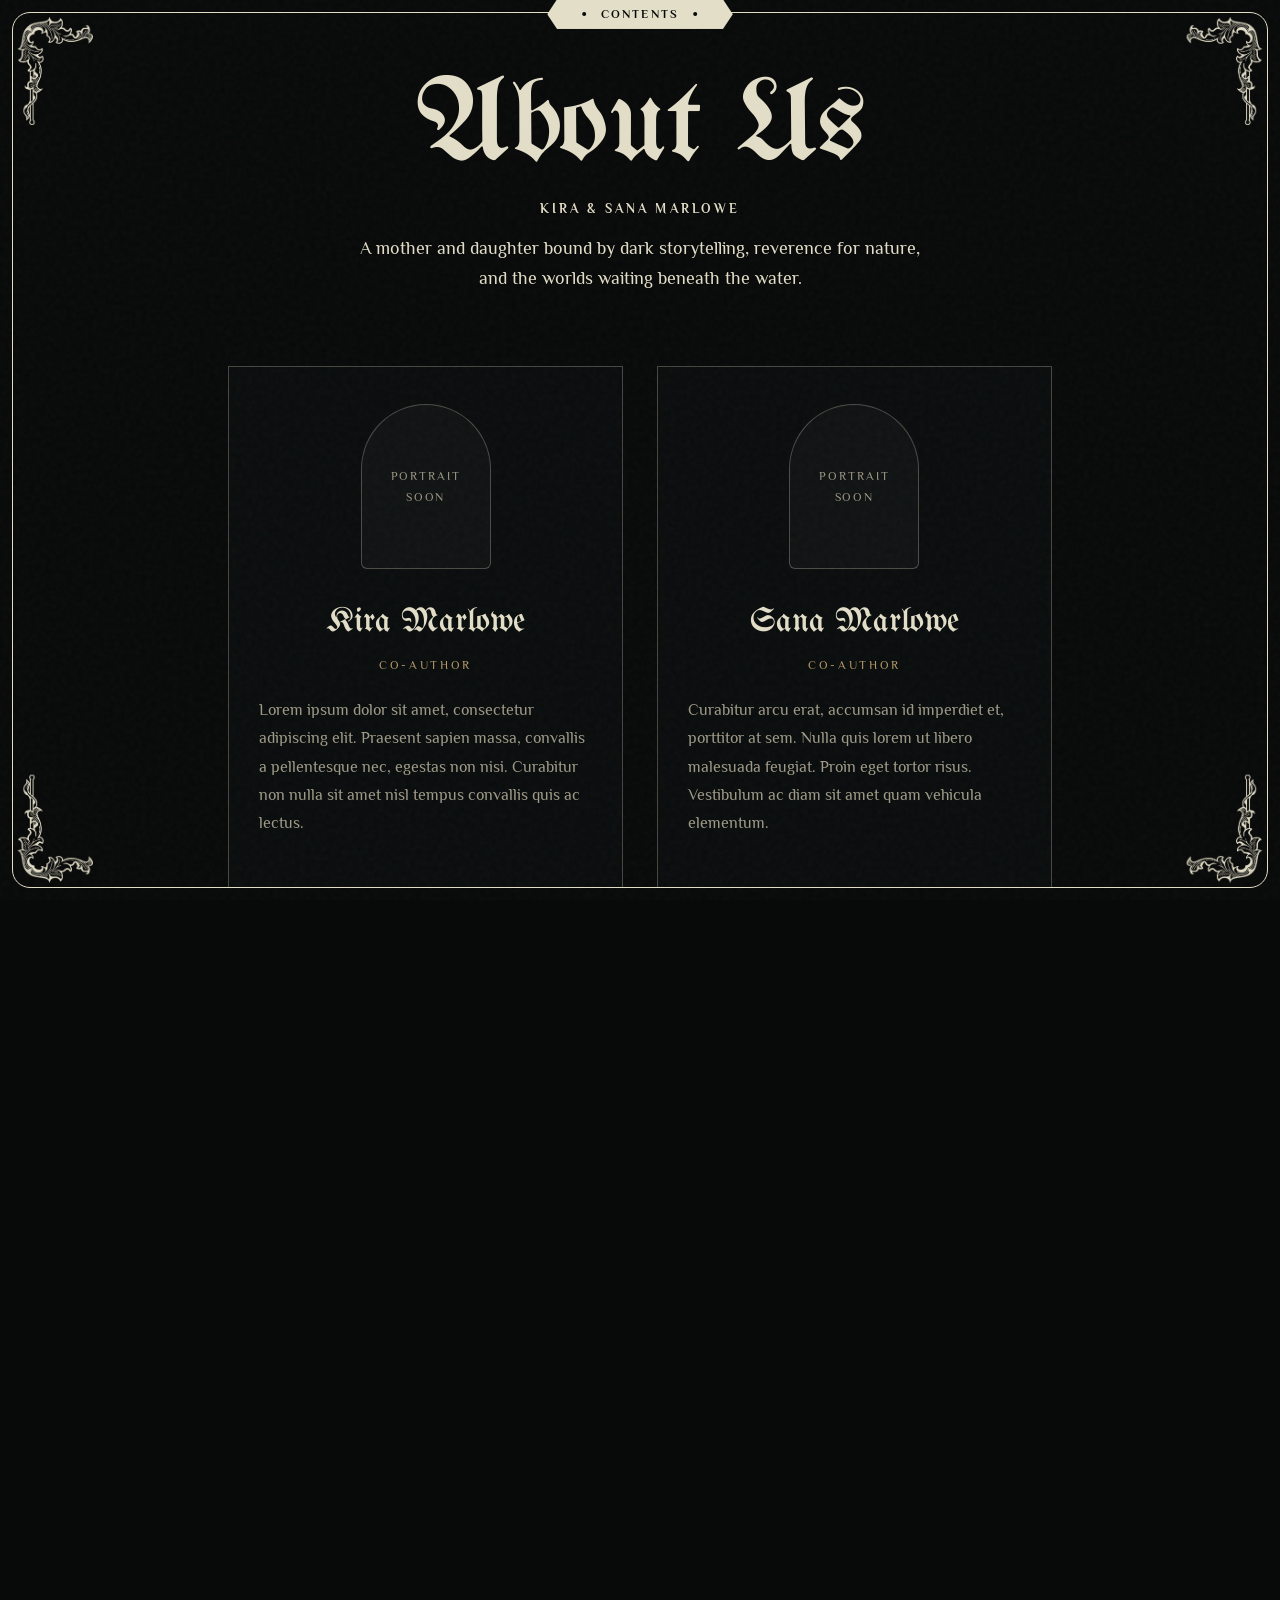
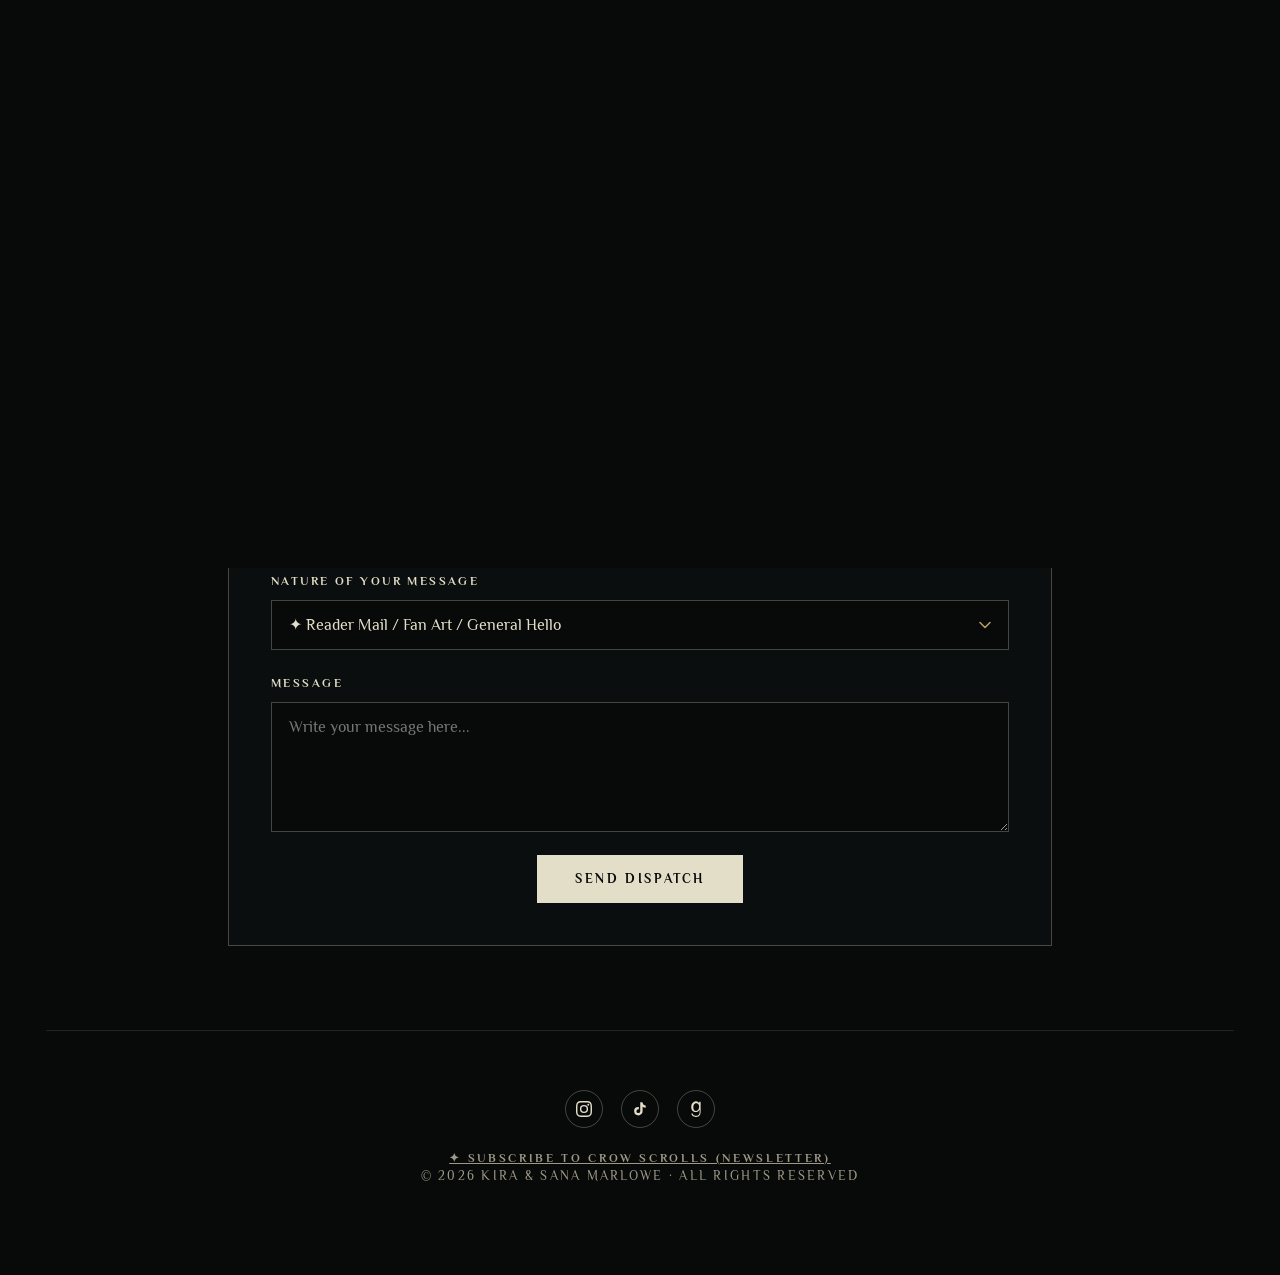
==== commit 9a5c0663: "Add files via upload" ====
--- a/about.html
+++ b/about.html
@@ -3,8 +3,10 @@
 <head>
   <meta charset="UTF-8">
   <meta name="viewport" content="width=device-width, initial-scale=1.0">
-  <title>About Us — Kira &amp; Sana Marlowe</title>
-  <meta name="description" content="Meet Kira & Sana Marlowe, the mother-daughter writing duo behind Scales & Stones.">
+  <title>About Kira Marlowe &amp; Sana Marlowe — Authors of Scales &amp; Stones</title>
+  <meta name="description" content="Meet Kira Marlowe and Sana Marlowe, the mother-daughter writing duo behind the dark fantasy romance trilogy Scales & Stones. Read their bios and contact them.">
+  <link rel="canonical" href="https://scalesandstones.com/about.html">
+  <link rel="icon" type="image/svg+xml" href="favicon.svg">
   <link rel="stylesheet" href="style.css">
 </head>
 <body>
--- a/style.css
+++ b/style.css
@@ -25,7 +25,7 @@
   --font-title: 'UnifrakturMaguntia', cursive;
   --font-body: 'Philosopher', serif;
 
-  --frame-inset: 18px;
+  --frame-inset: clamp(10px, 0.95vw, 30px);
   --frame-radius: 18px;
 }
 
@@ -38,13 +38,15 @@
 
 html {
   scroll-behavior: smooth;
+  /* Gentle scaling: 16px on standard screens, up to 19px max on 4K so boxes never get squeezed */
+  font-size: clamp(15.5px, 0.22vw + 14px, 19px);
 }
 
 body {
   background-color: var(--ink);
   color: var(--parchment);
   font-family: var(--font-body);
-  font-size: 18px;
+  font-size: 1.05rem;
   line-height: 1.75;
   min-height: 100vh;
   overflow-x: hidden;
@@ -99,7 +101,7 @@
 
 .botanical-corner {
   position: absolute;
-  width: 72px;
+  width: 4.5rem;
   height: auto;
   pointer-events: none;
 }
@@ -277,7 +279,7 @@
 /* ─── Page Container Inside Frame ─── */
 .page-shell {
   padding: calc(var(--frame-inset) + 3.5rem) calc(var(--frame-inset) + 2rem) calc(var(--frame-inset) + 3rem);
-  max-width: 1280px;
+  max-width: 80rem;
   margin: 0 auto;
   animation: pageFade 0.7s ease-out;
 }
@@ -289,12 +291,14 @@
 
 /* ─── Hero Full-Viewport Centered Stage ─── */
 .hero-stage {
-  min-height: calc(100vh - (var(--frame-inset) * 2) - 5.5rem);
+  min-height: calc(100dvh - (var(--frame-inset) * 2) - 4rem);
   display: flex;
   flex-direction: column;
   justify-content: center;
   align-items: center;
+  gap: clamp(0.8rem, 2vh, 2.2rem);
   width: 100%;
+  padding-bottom: 1.5rem;
 }
 
 /* ─── Giant Hero Title (Like "Return of the certified ones") ─── */
@@ -344,12 +348,12 @@
 /* ─── Book Showcase & Selling Section on Hero Page ─── */
 .hero-book-showcase {
   display: grid;
-  grid-template-columns: 245px minmax(0, 470px);
+  grid-template-columns: 15.5rem minmax(0, 30rem);
   justify-content: center;
   gap: 3rem;
   align-items: center;
   width: 100%;
-  max-width: 860px;
+  max-width: 54rem;
   margin: 1rem auto 2.2rem;
   padding: 2.6rem 3.2rem;
   border: 1px solid var(--parchment-dim);
@@ -378,7 +382,7 @@
 
 .showcase-cover {
   width: 100%;
-  max-width: 280px;
+  max-width: 100%;
   border: 1px solid var(--parchment-dim);
   box-shadow: 0 20px 50px rgba(0, 0, 0, 0.85);
   transition: transform 0.4s ease;
@@ -450,7 +454,8 @@
   text-transform: uppercase;
   letter-spacing: 0.2em;
   padding: 0.9rem 2.2rem;
-  white-space: nowrap;
+  white-space: normal;
+  text-align: center;
   background: var(--parchment);
   color: var(--ink);
   border: 1px solid var(--parchment);
@@ -557,7 +562,7 @@
 
 /* ─── Editorial Content Container (Inner Pages & Below Hero) ─── */
 .editorial-column {
-  max-width: 780px;
+  max-width: 49rem;
   margin: 0 auto;
   padding: 1rem 0 2rem;
 }
@@ -690,11 +695,69 @@
   text-align: left;
 }
 
-/* ─── Blog Subpage & Reader ─── */
+/* ─── Blog Subpage, Search/Filter Toolbar & Reader ─── */
+.blog-controls-bar {
+  border: 1px solid var(--parchment-dim);
+  padding: 1.4rem 1.6rem;
+  background: rgba(23, 38, 37, 0.14);
+  margin-bottom: 1.6rem;
+}
+
+.blog-search-sort-row {
+  display: grid;
+  grid-template-columns: 1fr 210px;
+  gap: 1rem;
+  margin-bottom: 1.1rem;
+}
+
+.blog-category-pills {
+  display: flex;
+  flex-wrap: wrap;
+  gap: 0.55rem;
+  align-items: center;
+}
+
+.blog-cat-btn {
+  appearance: none;
+  background: transparent;
+  border: 1px solid var(--parchment-dim);
+  color: var(--parchment-muted);
+  font-family: var(--font-body);
+  font-size: 0.68rem;
+  font-weight: 700;
+  text-transform: uppercase;
+  letter-spacing: 0.16em;
+  padding: 0.42rem 0.95rem;
+  cursor: pointer;
+  transition: all 0.2s ease;
+}
+
+.blog-cat-btn:hover,
+.blog-cat-btn.active {
+  background: var(--parchment);
+  color: var(--ink);
+  border-color: var(--parchment);
+}
+
+.blog-status-count {
+  font-size: 0.74rem;
+  text-transform: uppercase;
+  letter-spacing: 0.18em;
+  color: var(--parchment-muted);
+  margin-bottom: 1rem;
+  text-align: right;
+}
+
+@media (max-width: 640px) {
+  .blog-search-sort-row {
+    grid-template-columns: 1fr;
+  }
+}
+
 .blog-grid {
   display: grid;
   gap: 1.8rem;
-  margin: 2rem 0;
+  margin: 1rem 0 2rem;
 }
 
 .blog-card {
@@ -973,16 +1036,128 @@
   font-size: 0.96rem;
   padding: 0.85rem 1rem;
   outline: none;
-  transition: border-color 0.25s ease;
+  transition: border-color 0.25s ease, box-shadow 0.25s ease, background-color 0.25s ease;
+}
+
+.form-control:hover {
+  border-color: var(--gold-accent);
+  box-shadow: 0 0 12px rgba(184, 155, 103, 0.22);
 }
 
 .form-control:focus {
-  border-color: var(--parchment);
+  border-color: var(--gold-accent);
+  box-shadow: 0 0 16px rgba(184, 155, 103, 0.35);
 }
 
 .form-control.flash-highlight {
   border-color: var(--gold-accent);
   box-shadow: 0 0 18px rgba(184, 155, 103, 0.45);
+}
+
+select.form-control {
+  appearance: none;
+  -webkit-appearance: none;
+  -moz-appearance: none;
+  cursor: pointer;
+  padding-right: 2.6rem;
+  background-image: url("data:image/svg+xml,%3Csvg xmlns='http://www.w3.org/2000/svg' width='12' height='8' viewBox='0 0 12 8' fill='none'%3E%3Cpath d='M1 1.5L6 6.5L11 1.5' stroke='%23B89B67' stroke-width='1.6' stroke-linecap='round' stroke-linejoin='round'/%3E%3C/svg%3E");
+  background-repeat: no-repeat;
+  background-position: right 1rem center;
+}
+
+select.form-control option {
+  background-color: #0D1111;
+  color: var(--parchment);
+  padding: 0.6rem;
+}
+
+/* ─── Custom Gothic Dropdown Menu (Blog Sort) ─── */
+.gothic-dropdown {
+  position: relative;
+  user-select: none;
+}
+
+.gothic-dropdown-trigger {
+  width: 100%;
+  height: 100%;
+  appearance: none;
+  background: #080909;
+  border: 1px solid var(--parchment-dim);
+  color: var(--parchment);
+  font-family: var(--font-body);
+  font-size: 0.76rem;
+  font-weight: 700;
+  text-transform: uppercase;
+  letter-spacing: 0.16em;
+  padding: 0.85rem 1.1rem;
+  display: flex;
+  align-items: center;
+  justify-content: space-between;
+  gap: 0.6rem;
+  cursor: pointer;
+  transition: all 0.25s ease;
+}
+
+.gothic-dropdown-trigger:hover,
+.gothic-dropdown.open .gothic-dropdown-trigger {
+  border-color: var(--gold-accent);
+  color: var(--parchment-bright);
+  box-shadow: 0 0 15px rgba(184, 155, 103, 0.32);
+}
+
+.gothic-dropdown-trigger .dd-arrow {
+  color: var(--gold-accent);
+  font-size: 0.85rem;
+  transition: transform 0.3s ease;
+}
+
+.gothic-dropdown.open .gothic-dropdown-trigger .dd-arrow {
+  transform: rotate(180deg);
+}
+
+.gothic-dropdown-menu {
+  position: absolute;
+  top: calc(100% + 4px);
+  left: 0;
+  right: 0;
+  background: #0B0F0F;
+  border: 1px solid var(--gold-accent);
+  box-shadow: 0 14px 35px rgba(0, 0, 0, 0.9);
+  z-index: 50;
+  display: none;
+  flex-direction: column;
+}
+
+.gothic-dropdown.open .gothic-dropdown-menu {
+  display: flex;
+  animation: pageFade 0.2s ease;
+}
+
+.gothic-dropdown-option {
+  appearance: none;
+  background: transparent;
+  border: none;
+  border-bottom: 1px solid var(--parchment-faint);
+  color: var(--parchment-muted);
+  font-family: var(--font-body);
+  font-size: 0.74rem;
+  font-weight: 700;
+  text-transform: uppercase;
+  letter-spacing: 0.16em;
+  padding: 0.8rem 1.1rem;
+  text-align: left;
+  cursor: pointer;
+  transition: all 0.2s ease;
+}
+
+.gothic-dropdown-option:last-child {
+  border-bottom: none;
+}
+
+.gothic-dropdown-option:hover,
+.gothic-dropdown-option.active {
+  background: rgba(184, 155, 103, 0.16);
+  color: var(--parchment-bright);
 }
 
 /* ==========================================================================
@@ -1181,7 +1356,7 @@
 }
 
 .char-slide-card {
-  flex: 0 0 350px;
+  flex: 0 0 22rem;
   scroll-snap-align: start;
   border: 1px solid var(--parchment-dim);
   padding: 1.5rem;
@@ -1343,11 +1518,11 @@
 .sanctuary-arch-modal {
   position: relative;
   width: 100%;
-  max-width: 440px;
+  max-width: 29.5rem;
   border: 1.5px solid var(--parchment);
-  border-radius: 220px 220px 12px 12px;
+  border-radius: 235px 235px 12px 12px;
   background: linear-gradient(180deg, #13201F 0%, #080A0A 100%);
-  padding: 3.4rem 2.4rem 2.4rem;
+  padding: 3.6rem 2.6rem 2.2rem;
   text-align: center;
   box-shadow: 0 30px 80px rgba(0, 0, 0, 0.95);
   transform: translateY(20px) scale(0.96);
@@ -1363,15 +1538,15 @@
   position: absolute;
   inset: 7px;
   border: 1px solid var(--parchment-dim);
-  border-radius: 213px 213px 7px 7px;
+  border-radius: 228px 228px 7px 7px;
   pointer-events: none;
 }
 
 /* S&S Monogram at the top of the Arch */
 .wax-seal-crest {
-  margin: 0 auto 0.6rem;
+  margin: 0 auto 0.5rem;
   font-family: var(--font-title);
-  font-size: 2.4rem;
+  font-size: 2.3rem;
   line-height: 1;
   color: var(--parchment);
   letter-spacing: 0.04em;
@@ -1380,11 +1555,11 @@
 
 .sanctuary-arch-modal h2 {
   font-family: var(--font-title);
-  font-size: 2.3rem;
+  font-size: 2.15rem;
   font-weight: 400;
   color: var(--parchment);
-  line-height: 1.08;
-  margin-bottom: 0.5rem;
+  line-height: 1.1;
+  margin-bottom: 0.7rem;
 }
 
 .sanctuary-arch-modal .modal-kicker {
@@ -1393,26 +1568,80 @@
   text-transform: uppercase;
   letter-spacing: 0.24em;
   color: var(--gold-accent);
-  margin-bottom: 0.9rem;
+  margin-bottom: 0.6rem;
 }
 
 .sanctuary-arch-modal p {
-  font-size: 0.94rem;
-  color: var(--parchment-muted);
-  line-height: 1.65;
-  margin-bottom: 1.4rem;
+  font-size: 0.92rem;
+  color: var(--parchment-muted);
+  line-height: 1.6;
+  margin: 0 auto 1.3rem;
+  max-width: 22rem;
 }
 
 .sanctuary-modal-form {
   display: flex;
   flex-direction: column;
   gap: 0.75rem;
+  text-align: left;
+}
+
+.sanctuary-consent-label {
+  display: flex;
+  align-items: flex-start;
+  gap: 0.75rem;
+  font-size: 0.78rem;
+  line-height: 1.45;
+  color: var(--parchment-muted);
+  margin: 0.25rem 0 0.35rem;
+  cursor: pointer;
+  transition: color 0.25s ease;
+}
+
+.sanctuary-consent-label:hover {
+  color: var(--parchment);
+}
+
+.sanctuary-consent-label input[type="checkbox"] {
+  appearance: none;
+  -webkit-appearance: none;
+  margin-top: 0.12rem;
+  width: 18px;
+  height: 18px;
+  border: 1px solid var(--parchment-dim);
+  background: #080909;
+  flex-shrink: 0;
+  cursor: pointer;
+  display: inline-flex;
+  align-items: center;
+  justify-content: center;
+  position: relative;
+  transition: border-color 0.25s ease, box-shadow 0.25s ease, background-color 0.25s ease;
+}
+
+.sanctuary-consent-label:hover input[type="checkbox"],
+.sanctuary-consent-label input[type="checkbox"]:focus-visible {
+  border-color: var(--gold-accent);
+  box-shadow: 0 0 12px rgba(184, 155, 103, 0.55);
+}
+
+.sanctuary-consent-label input[type="checkbox"]:checked {
+  border-color: var(--gold-accent);
+  background: rgba(184, 155, 103, 0.18);
+  box-shadow: 0 0 14px rgba(184, 155, 103, 0.45);
+}
+
+.sanctuary-consent-label input[type="checkbox"]:checked::after {
+  content: '✦';
+  color: var(--gold-accent);
+  font-size: 0.78rem;
+  line-height: 1;
 }
 
 .sanctuary-close-btn {
   display: block;
   width: fit-content;
-  margin: 1.1rem auto 0;
+  margin: 1rem auto 0;
   padding: 0;
   background: transparent;
   border: none;
@@ -1498,7 +1727,7 @@
 
 .quiz-Stage-wrapper {
   width: 100%;
-  max-width: 780px;
+  max-width: 49rem;
   margin: auto;
   border: 1px solid var(--parchment-dim);
   padding: 3rem 3.2rem;
@@ -1665,7 +1894,7 @@
 
 .vault-grid {
   display: grid;
-  grid-template-columns: repeat(auto-fit, minmax(260px, 1fr));
+  grid-template-columns: repeat(3, minmax(0, 1fr));
   gap: 1.8rem;
   margin-bottom: 2rem;
 }
@@ -1689,17 +1918,19 @@
   display: flex;
   justify-content: space-between;
   align-items: center;
+  gap: 0.75rem;
   margin-bottom: 1rem;
 }
 
 .vault-badge {
-  font-size: 0.66rem;
-  font-weight: 700;
-  text-transform: uppercase;
-  letter-spacing: 0.2em;
-  padding: 0.22rem 0.65rem;
+  font-size: 0.64rem;
+  font-weight: 700;
+  text-transform: uppercase;
+  letter-spacing: 0.16em;
+  padding: 0.25rem 0.65rem;
   background: var(--parchment);
   color: var(--ink);
+  white-space: nowrap;
 }
 
 .vault-badge.shop-badge {
@@ -1709,14 +1940,18 @@
 }
 
 .vault-price {
-  font-size: 0.82rem;
+  font-size: 0.78rem;
   font-weight: 700;
   letter-spacing: 0.12em;
   color: var(--gold-accent);
+  white-space: nowrap;
 }
 
 .vault-preview {
-  height: 150px;
+  height: 8.5rem;
+  padding: 0 1rem;
+  text-align: center;
+  line-height: 1.2;
   border: 1px solid var(--parchment-faint);
   background: #060808;
   margin-bottom: 1.2rem;
@@ -1724,25 +1959,44 @@
   align-items: center;
   justify-content: center;
   font-family: var(--font-title);
-  font-size: 2rem;
+  font-size: 1.85rem;
   color: var(--parchment-dim);
 }
 
 .vault-item h3 {
-  font-family: var(--font-title);
-  font-size: 1.75rem;
-  font-weight: 400;
-  color: var(--parchment);
+  font-family: var(--font-body);
+  font-size: 1.3rem;
+  font-weight: 700;
+  color: var(--parchment-bright);
   margin-bottom: 0.5rem;
+  line-height: 1.25;
 }
 
 .vault-item p {
   font-size: 0.92rem;
   color: var(--parchment-muted);
   margin-bottom: 1.4rem;
+  line-height: 1.65;
+}
+
+.vault-item .btn-gothic {
+  width: 100%;
+  padding: 0.75rem 0.75rem;
+  font-size: 0.7rem;
+  letter-spacing: 0.15em;
+  white-space: nowrap;
+}
+
+@media (max-width: 920px) {
+  .vault-grid {
+    grid-template-columns: repeat(2, minmax(0, 1fr));
+  }
 }
 
 @media (max-width: 720px) {
+  .vault-grid {
+    grid-template-columns: 1fr;
+  }
   .char-tabs-bar,
   .char-medallion-row {
     grid-template-columns: repeat(2, 1fr);
@@ -1802,7 +2056,7 @@
    ========================================================================== */
 
 .trilogy-demo-section {
-  max-width: 1040px;
+  max-width: 68rem;
   margin: 3.5rem auto;
   padding: 0 1rem;
 }
@@ -1823,7 +2077,7 @@
 .triptych-altar {
   display: flex;
   gap: 1rem;
-  min-height: 520px;
+  min-height: 32rem;
   margin-top: 2rem;
   align-items: stretch;
 }
@@ -1858,7 +2112,7 @@
 }
 
 .triptych-wing.active {
-  flex: 2.7;
+  flex: 3.4;
   border-color: var(--parchment);
   background: linear-gradient(180deg, rgba(23, 38, 37, 0.45) 0%, rgba(10, 13, 13, 0.98) 100%);
   box-shadow: 0 20px 60px rgba(0, 0, 0, 0.85);
@@ -1885,6 +2139,7 @@
 /* Collapsed state preview */
 .triptych-sealed-info {
   margin: auto 0;
+  padding: 0 0.4rem;
   transition: opacity 0.3s ease;
 }
 
@@ -1894,29 +2149,29 @@
 
 .triptych-sealed-title {
   font-family: var(--font-title);
-  font-size: 1.75rem;
+  font-size: 1.6rem;
   color: var(--parchment);
   margin-bottom: 0.6rem;
+  white-space: nowrap;
 }
 
 .triptych-sealed-hint {
-  font-size: 0.72rem;
-  text-transform: uppercase;
-  letter-spacing: 0.22em;
+  font-size: 0.68rem;
+  text-transform: uppercase;
+  letter-spacing: 0.18em;
   color: var(--parchment-muted);
 }
 
 /* Expanded state content */
 .triptych-open-content {
   display: none;
-  grid-template-columns: 170px 1fr;
-  gap: 2rem;
+  grid-template-columns: 155px minmax(0, 1fr);
+  gap: 1.75rem;
   align-items: center;
   text-align: left;
   width: 100%;
-  max-width: 560px;
   margin: auto;
-  padding: 1rem 0.8rem;
+  padding: 1rem 1.4rem;
   animation: fadeInWing 0.55s ease forwards;
 }
 
@@ -1930,7 +2185,7 @@
 }
 
 .triptych-cover-box {
-  width: 170px;
+  width: 155px;
   aspect-ratio: 2 / 3;
   border: 1px solid var(--parchment-dim);
   background: var(--ink);
@@ -1955,27 +2210,31 @@
   color: var(--parchment-dim);
 }
 
+.triptych-details {
+  min-width: 0;
+}
+
 .triptych-details .status-pill {
   display: inline-block;
-  font-size: 0.68rem;
-  font-weight: 700;
-  text-transform: uppercase;
-  letter-spacing: 0.2em;
+  font-size: 0.66rem;
+  font-weight: 700;
+  text-transform: uppercase;
+  letter-spacing: 0.18em;
   color: var(--gold-accent);
   margin-bottom: 0.4rem;
 }
 
 .triptych-details h3 {
   font-family: var(--font-title);
-  font-size: 2.2rem;
+  font-size: 2rem;
   font-weight: 400;
   color: var(--parchment);
-  line-height: 1.1;
-  margin-bottom: 0.7rem;
+  line-height: 1.15;
+  margin-bottom: 0.65rem;
 }
 
 .triptych-details p {
-  font-size: 0.95rem;
+  font-size: 0.92rem;
   color: var(--parchment-muted);
   line-height: 1.65;
   margin-bottom: 1rem;
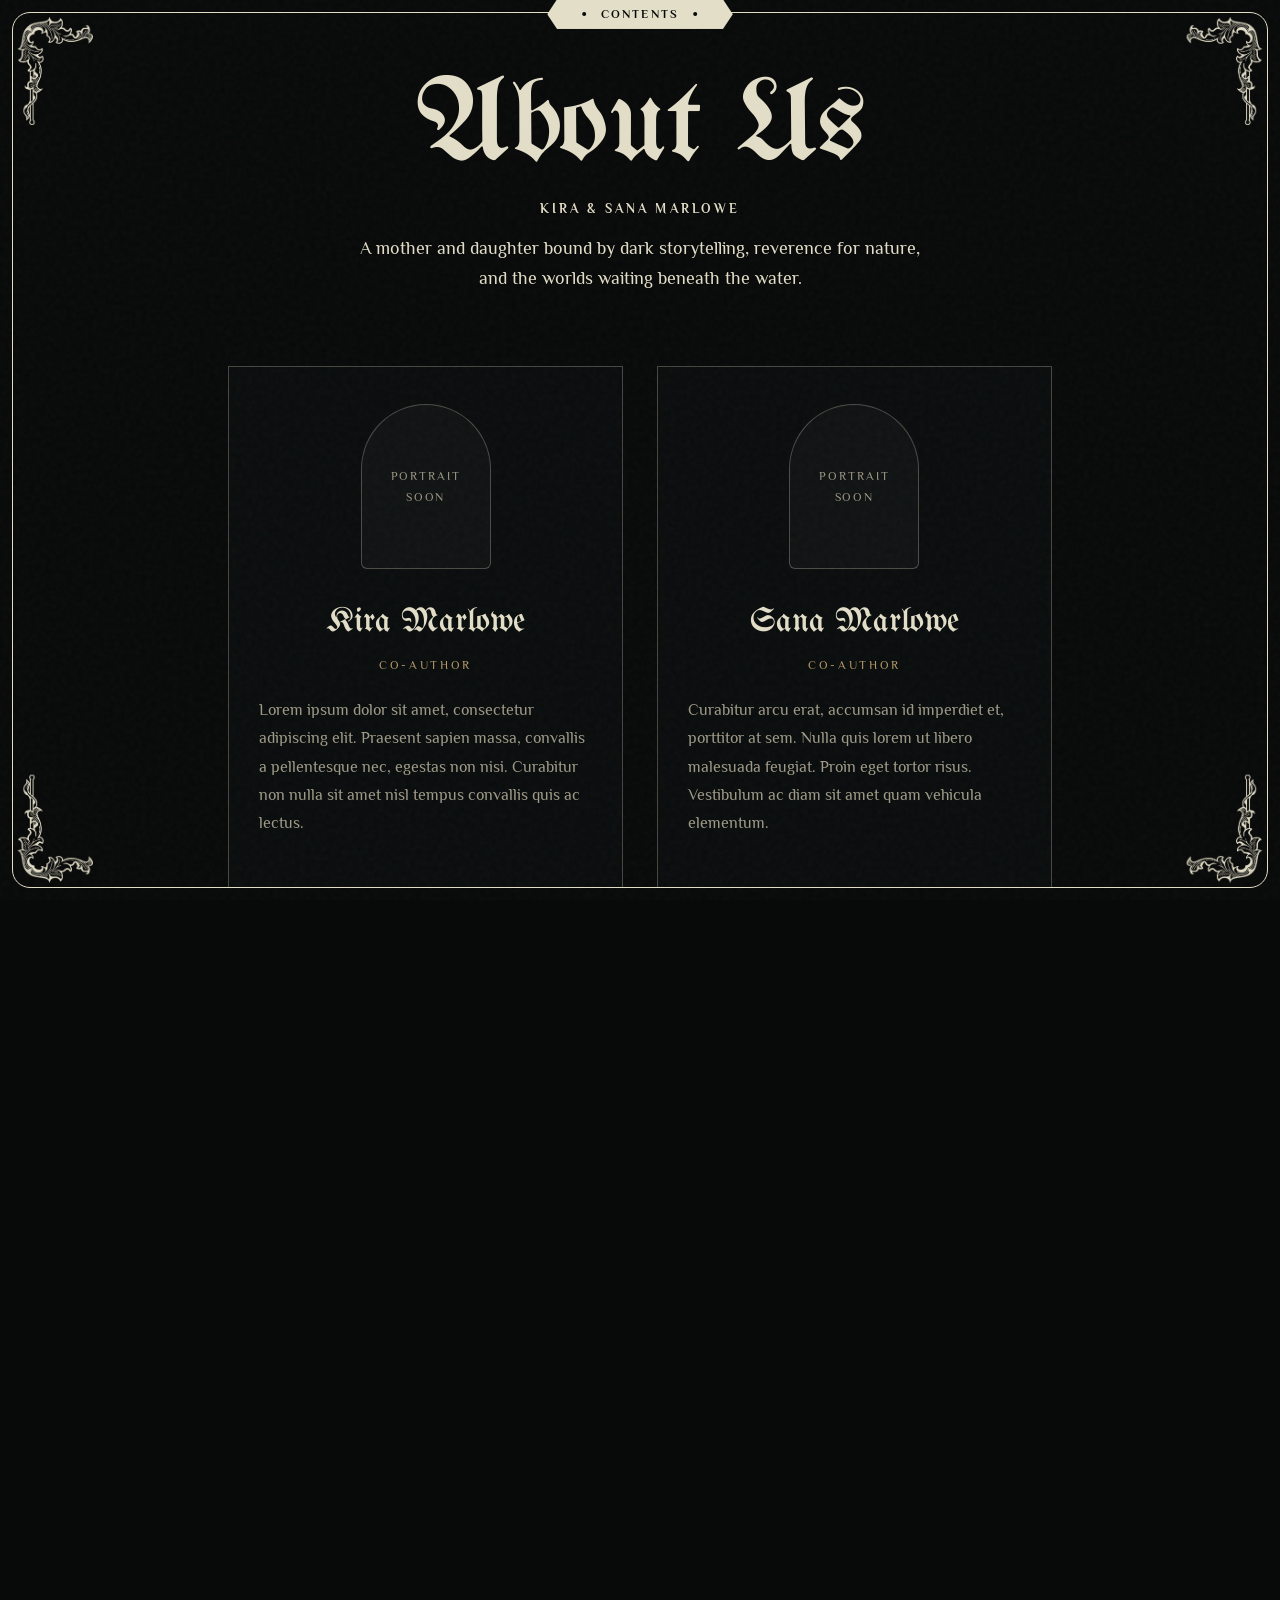
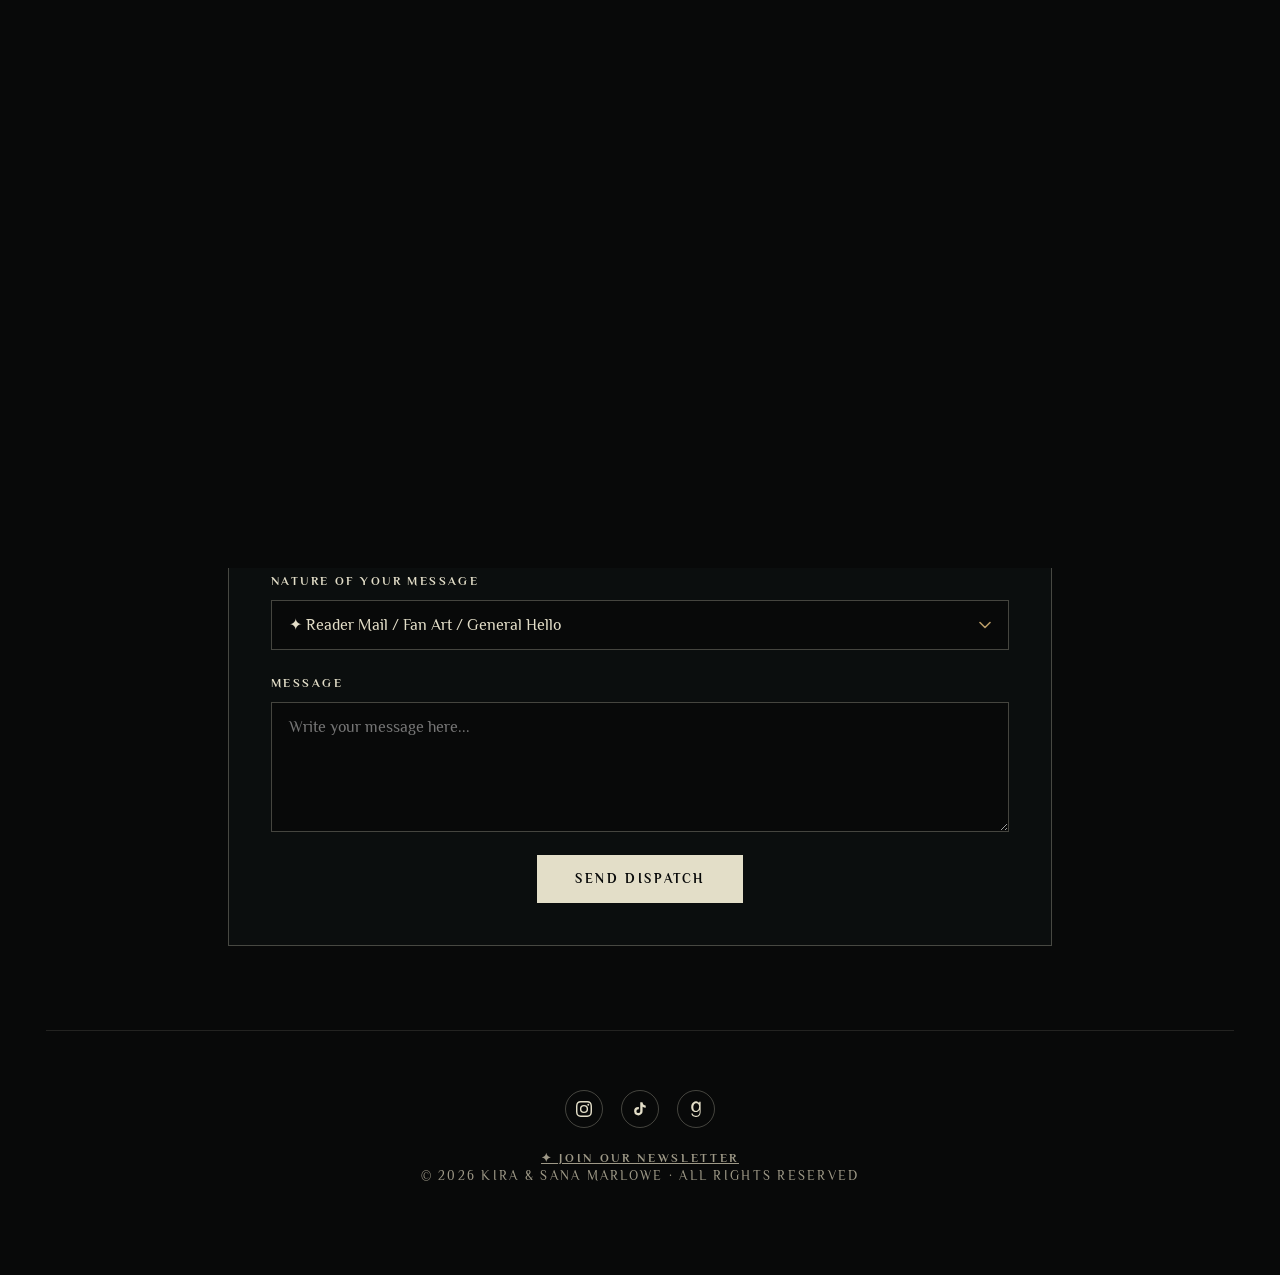
==== commit e0363a55: "Add files via upload" ====
--- a/about.html
+++ b/about.html
@@ -7,6 +7,8 @@
   <meta name="description" content="Meet Kira Marlowe and Sana Marlowe, the mother-daughter writing duo behind the dark fantasy romance trilogy Scales & Stones. Read their bios and contact them.">
   <link rel="canonical" href="https://scalesandstones.com/about.html">
   <link rel="icon" type="image/svg+xml" href="favicon.svg">
+  <link rel="alternate icon" type="image/png" href="favicon.png">
+  <link rel="apple-touch-icon" href="favicon.png">
   <link rel="stylesheet" href="style.css">
 </head>
 <body>
--- a/style.css
+++ b/style.css
@@ -319,6 +319,38 @@
   user-select: none;
 }
 
+.hero-title-logo {
+  width: clamp(280px, 56vw, 760px);
+  max-width: 100%;
+  height: auto;
+  display: block;
+  margin: 0 auto;
+}
+
+.showcase-title-logo {
+  width: clamp(210px, 26vw, 370px);
+  max-width: 100%;
+  height: auto;
+  display: block;
+  margin: 0.15rem 0 0.25rem;
+}
+
+.triptych-title-logo {
+  width: clamp(175px, 19vw, 265px);
+  max-width: 100%;
+  height: auto;
+  display: block;
+  margin: 0.1rem 0 0.25rem;
+}
+
+.triptych-sealed-logo {
+  width: 145px;
+  max-width: 100%;
+  height: auto;
+  display: block;
+  margin: 0 auto 0.2rem;
+}
+
 .hero-etching {
   width: 120px;
   height: auto;
@@ -813,6 +845,411 @@
   border: 1px solid var(--parchment-dim);
   padding: 3rem 2.5rem;
   background: rgba(13, 17, 17, 0.85);
+}
+
+.blog-post-main-title {
+  font-family: var(--font-title);
+  font-weight: 400;
+  font-size: clamp(2.2rem, 4.2vw, 3.2rem);
+  color: var(--parchment);
+  line-height: 1.12;
+  margin-bottom: 1.5rem;
+  text-align: left;
+}
+
+/* ─── Rich Formatted Blog Content & Image Placement ─── */
+.blog-rich-content {
+  color: var(--parchment);
+  font-family: var(--font-body);
+  line-height: 1.8;
+  word-wrap: break-word;
+}
+
+.blog-rich-content::after {
+  content: '';
+  display: table;
+  clear: both;
+}
+
+.blog-rich-content p {
+  margin-bottom: 1.35rem;
+}
+
+/* Main Title block option inside editor (Unifraktur) */
+.blog-rich-content h3 {
+  font-family: var(--font-title);
+  font-weight: 400;
+  font-size: clamp(1.85rem, 3vw, 2.4rem);
+  color: var(--parchment);
+  line-height: 1.18;
+  margin: 1.8rem 0 0.85rem;
+}
+
+/* Heading 1: Bold All Caps Philosopher */
+.blog-rich-content h1 {
+  font-family: var(--font-body);
+  font-weight: 700;
+  text-transform: uppercase;
+  letter-spacing: 0.12em;
+  font-size: clamp(1.35rem, 2.3vw, 1.7rem);
+  color: var(--parchment-bright);
+  line-height: 1.25;
+  margin: 1.8rem 0 0.8rem;
+}
+
+/* Heading 2: Bold Philosopher */
+.blog-rich-content h2 {
+  font-family: var(--font-body);
+  font-weight: 700;
+  text-transform: none;
+  letter-spacing: 0.02em;
+  font-size: clamp(1.18rem, 1.9vw, 1.42rem);
+  color: var(--parchment-bright);
+  line-height: 1.3;
+  margin: 1.5rem 0 0.7rem;
+}
+
+/* Centered Rounded Quote Frame (Matches Website Viewport Frame) */
+.blog-rich-content blockquote {
+  position: relative;
+  max-width: 38rem;
+  width: 90%;
+  margin: 2.2rem auto;
+  padding: 1.5rem 2.2rem;
+  border: 1.5px solid var(--parchment);
+  border-radius: var(--frame-radius);
+  background: rgba(23, 38, 37, 0.18);
+  text-align: center;
+  font-family: var(--font-body);
+  font-style: italic;
+  font-size: 1.08rem;
+  color: var(--parchment-bright);
+  line-height: 1.7;
+  clear: both;
+}
+
+.blog-rich-content blockquote p:last-child {
+  margin-bottom: 0;
+}
+
+/* Star Lists Indented Toward Center */
+.blog-rich-content ul {
+  list-style: none;
+  margin: 1.1rem 0 1.4rem 0;
+  padding-left: 2.4rem;
+}
+
+.blog-rich-content ul li {
+  position: relative;
+  margin-bottom: 0.55rem;
+  padding-left: 0.25rem;
+  color: var(--parchment);
+}
+
+.blog-rich-content ul li::before {
+  content: '✦';
+  position: absolute;
+  left: -1.35rem;
+  top: 0;
+  color: var(--gold-accent);
+  font-size: 0.82em;
+  line-height: inherit;
+}
+
+.blog-rich-content ol {
+  margin: 1.1rem 0 1.4rem 0;
+  padding-left: 2.4rem;
+}
+
+.blog-rich-content ol li {
+  margin-bottom: 0.55rem;
+  color: var(--parchment);
+}
+
+.blog-rich-content ol li::marker {
+  color: var(--gold-accent);
+}
+
+/* Readable Sanctuary Green Links */
+.blog-rich-content a {
+  color: #78B8A0;
+  border-bottom: 1px solid rgba(120, 184, 160, 0.55);
+  text-decoration: underline;
+  text-underline-offset: 3px;
+  transition: color 0.2s ease, border-color 0.2s ease;
+}
+
+.blog-rich-content a:hover {
+  color: #9CE0C6;
+  border-bottom-color: #9CE0C6;
+}
+
+.blog-rich-content hr.gothic-divider {
+  border: none;
+  height: 1.4rem;
+  margin: 2.2rem auto;
+  max-width: 36rem;
+  width: 85%;
+  position: relative;
+  overflow: visible;
+  clear: both;
+  background: linear-gradient(
+    to right,
+    transparent,
+    var(--parchment-dim) 12%,
+    var(--parchment) 50%,
+    var(--parchment-dim) 88%,
+    transparent
+  ) no-repeat center / 100% 1px;
+}
+
+.blog-rich-content hr.gothic-divider::after {
+  content: '✦';
+  position: absolute;
+  top: 50%;
+  left: 50%;
+  transform: translate(-50%, -50%);
+  color: var(--parchment);
+  font-size: 0.95rem;
+  line-height: 1;
+  letter-spacing: 0;
+  text-shadow: 0 0 8px var(--ink), 0 0 4px var(--ink);
+}
+
+/* Inline Source Numbers & Footnote Section */
+.blog-source-ref {
+  font-size: 0.74em;
+  vertical-align: super;
+  line-height: 0;
+  margin-left: 0.14rem;
+}
+
+.blog-source-ref a {
+  color: var(--gold-accent) !important;
+  text-decoration: none !important;
+  border-bottom: none !important;
+  font-weight: 700;
+}
+
+.blog-source-ref a:hover {
+  color: var(--parchment-bright) !important;
+}
+
+.blog-sources-section {
+  margin-top: 2.6rem;
+  padding-top: 1.2rem;
+  border-top: 1px solid var(--parchment-faint);
+  font-size: 0.84rem;
+  color: var(--parchment-muted);
+  clear: both;
+}
+
+.blog-sources-title {
+  font-size: 0.72rem;
+  font-weight: 700;
+  text-transform: uppercase;
+  letter-spacing: 0.2em;
+  color: var(--parchment-muted);
+  margin-bottom: 0.65rem;
+}
+
+.blog-sources-ol {
+  margin: 0 0 0 1.4rem !important;
+  padding-left: 0.4rem !important;
+  color: var(--parchment-muted);
+}
+
+.blog-sources-ol li {
+  color: var(--parchment-muted) !important;
+  margin-bottom: 0.35rem;
+  font-size: 0.84rem;
+  line-height: 1.55;
+}
+
+/* Rich Blog Figures & Placement */
+.blog-figure {
+  margin: 1.4rem 0;
+  max-width: 100%;
+  position: relative;
+}
+
+.blog-figure img {
+  width: 100%;
+  height: auto;
+  display: block;
+  border: 1px solid var(--parchment-dim);
+  box-shadow: 0 12px 32px rgba(0, 0, 0, 0.7);
+}
+
+.blog-figure.size-25 {
+  width: 25%;
+}
+
+.blog-figure.size-50 {
+  width: 50%;
+}
+
+.blog-figure.size-75 {
+  width: 75%;
+}
+
+.blog-figure.size-100 {
+  width: 100%;
+}
+
+.blog-figure.align-left {
+  float: left;
+  margin: 0.4rem 1.8rem 1.2rem 0;
+}
+
+.blog-figure.align-right {
+  float: right;
+  margin: 0.4rem 0 1.2rem 1.8rem;
+}
+
+.blog-figure.align-center {
+  float: none !important;
+  display: block !important;
+  margin: 1.6rem auto !important;
+  text-align: center;
+}
+
+.blog-figure.align-full {
+  float: none !important;
+  display: block !important;
+  width: 100% !important;
+  margin: 1.8rem 0 !important;
+  text-align: center;
+}
+
+.blog-figure figcaption {
+  margin-top: 0.55rem;
+  font-style: italic;
+  font-size: 0.85rem;
+  color: var(--parchment-muted);
+  text-align: center;
+  line-height: 1.45;
+}
+
+/* End-of-Post Author & Trilogy Callout Box */
+.blog-post-signoff-box {
+  margin-top: 2.8rem;
+  padding: 1.85rem 2rem;
+  border: 1px solid var(--parchment-dim);
+  background: linear-gradient(145deg, rgba(23, 38, 37, 0.26), rgba(8, 9, 9, 0.94));
+  display: grid;
+  grid-template-columns: auto 1fr;
+  gap: 1.8rem;
+  align-items: center;
+  position: relative;
+  clear: both;
+}
+
+.blog-post-signoff-box::before {
+  content: '✦';
+  position: absolute;
+  top: -0.58em;
+  left: 50%;
+  transform: translateX(-50%);
+  color: var(--gold-accent);
+  font-size: 1.15rem;
+  line-height: 1;
+  text-shadow: 0 0 10px var(--ink), 0 0 4px var(--ink);
+}
+
+.blog-signoff-logo {
+  width: 5.5rem;
+  height: 6.4rem;
+  border: 1px solid var(--gold-accent);
+  border-radius: 50px 50px 6px 6px;
+  background: radial-gradient(circle at center, rgba(184, 155, 103, 0.16), rgba(8, 9, 9, 0.96));
+  display: flex;
+  flex-direction: column;
+  align-items: center;
+  justify-content: center;
+  text-align: center;
+  padding: 0.65rem;
+  box-shadow: 0 10px 26px rgba(0, 0, 0, 0.75);
+}
+
+.blog-signoff-emblem-img {
+  width: auto;
+  height: 4.5rem;
+  max-width: 100%;
+  object-fit: contain;
+  display: block;
+  filter: drop-shadow(0 2px 8px rgba(184, 155, 103, 0.25));
+}
+
+.blog-signoff-kicker {
+  font-size: 0.68rem;
+  font-weight: 700;
+  text-transform: uppercase;
+  letter-spacing: 0.2em;
+  color: var(--gold-accent);
+  margin-bottom: 0.2rem;
+}
+
+.blog-signoff-names {
+  font-family: var(--font-title);
+  font-size: 1.85rem;
+  font-weight: 400;
+  color: var(--parchment);
+  line-height: 1.12;
+  margin-bottom: 0.5rem;
+}
+
+.blog-signoff-desc {
+  font-size: 0.92rem;
+  color: var(--parchment-muted);
+  margin-bottom: 1rem;
+  line-height: 1.6;
+}
+
+.blog-signoff-actions {
+  display: flex;
+  flex-wrap: wrap;
+  gap: 0.7rem;
+  align-items: center;
+}
+
+.blog-signoff-actions .btn-gothic {
+  padding: 0.58rem 1.25rem;
+  font-size: 0.68rem;
+}
+
+@media (max-width: 640px) {
+  .blog-article-view {
+    padding: 2rem 1.35rem;
+  }
+
+  .blog-rich-content blockquote {
+    width: 100%;
+    padding: 1.2rem 1.4rem;
+  }
+
+  .blog-figure.align-left,
+  .blog-figure.align-right,
+  .blog-figure.align-center {
+    float: none !important;
+    display: block !important;
+    width: 100% !important;
+    margin: 1.4rem auto !important;
+  }
+
+  .blog-post-signoff-box {
+    grid-template-columns: 1fr;
+    text-align: center;
+    padding: 1.6rem 1.2rem;
+  }
+
+  .blog-signoff-logo {
+    margin: 0 auto;
+  }
+
+  .blog-signoff-actions {
+    justify-content: center;
+  }
 }
 
 /* ─── Collapsible Gothic Accordion (Trigger Warnings & FAQ) ─── */
@@ -1542,15 +1979,21 @@
   pointer-events: none;
 }
 
-/* S&S Monogram at the top of the Arch */
+/* S&S Emblem at the top of the Arch */
 .wax-seal-crest {
-  margin: 0 auto 0.5rem;
-  font-family: var(--font-title);
-  font-size: 2.3rem;
-  line-height: 1;
-  color: var(--parchment);
-  letter-spacing: 0.04em;
+  margin: 0 auto 0.6rem;
+  display: flex;
+  justify-content: center;
+  align-items: center;
   user-select: none;
+}
+
+.modal-emblem-img {
+  width: auto;
+  height: 3.4rem;
+  object-fit: contain;
+  display: block;
+  filter: drop-shadow(0 2px 10px rgba(184, 155, 103, 0.3));
 }
 
 .sanctuary-arch-modal h2 {
@@ -2550,6 +2993,12 @@
     gap: 2rem;
   }
 
+  .showcase-title-logo,
+  .triptych-title-logo {
+    margin-left: auto;
+    margin-right: auto;
+  }
+
   .showcase-tagline {
     border-left: none;
     padding-left: 0;
